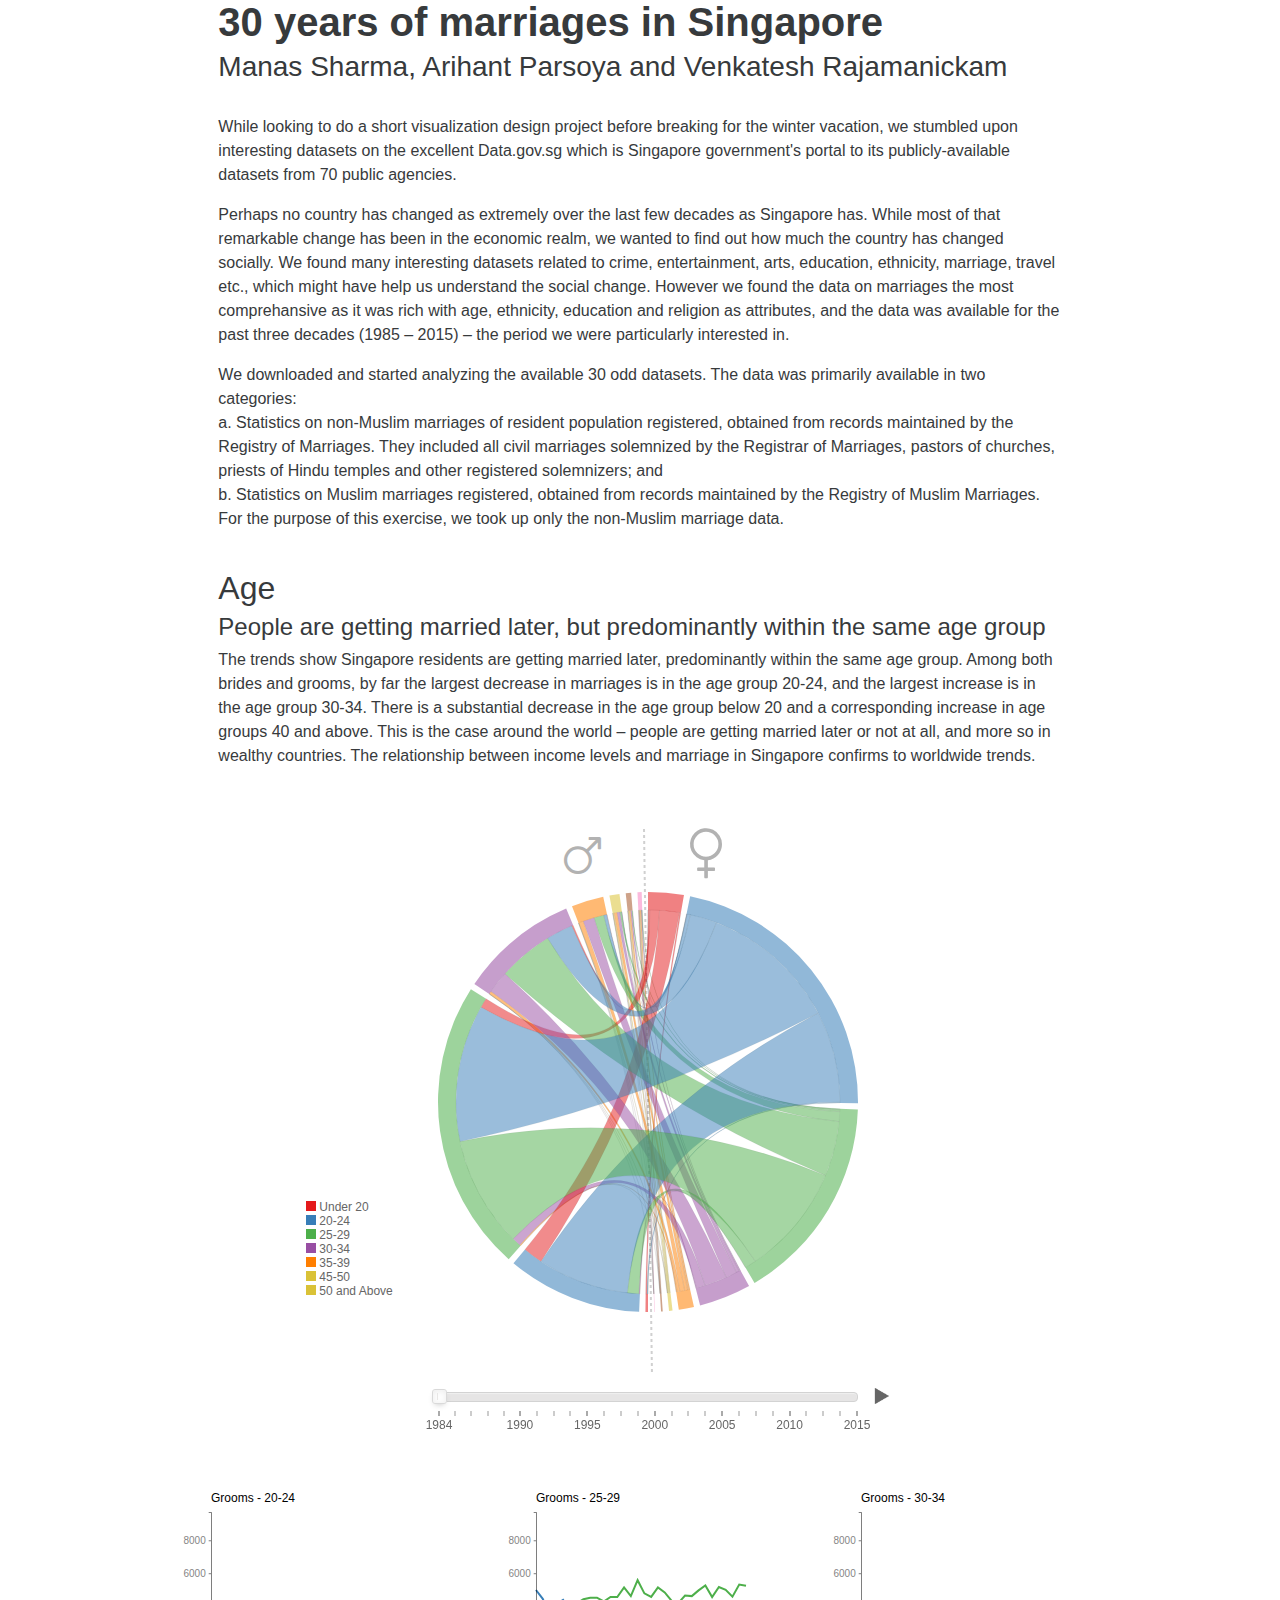
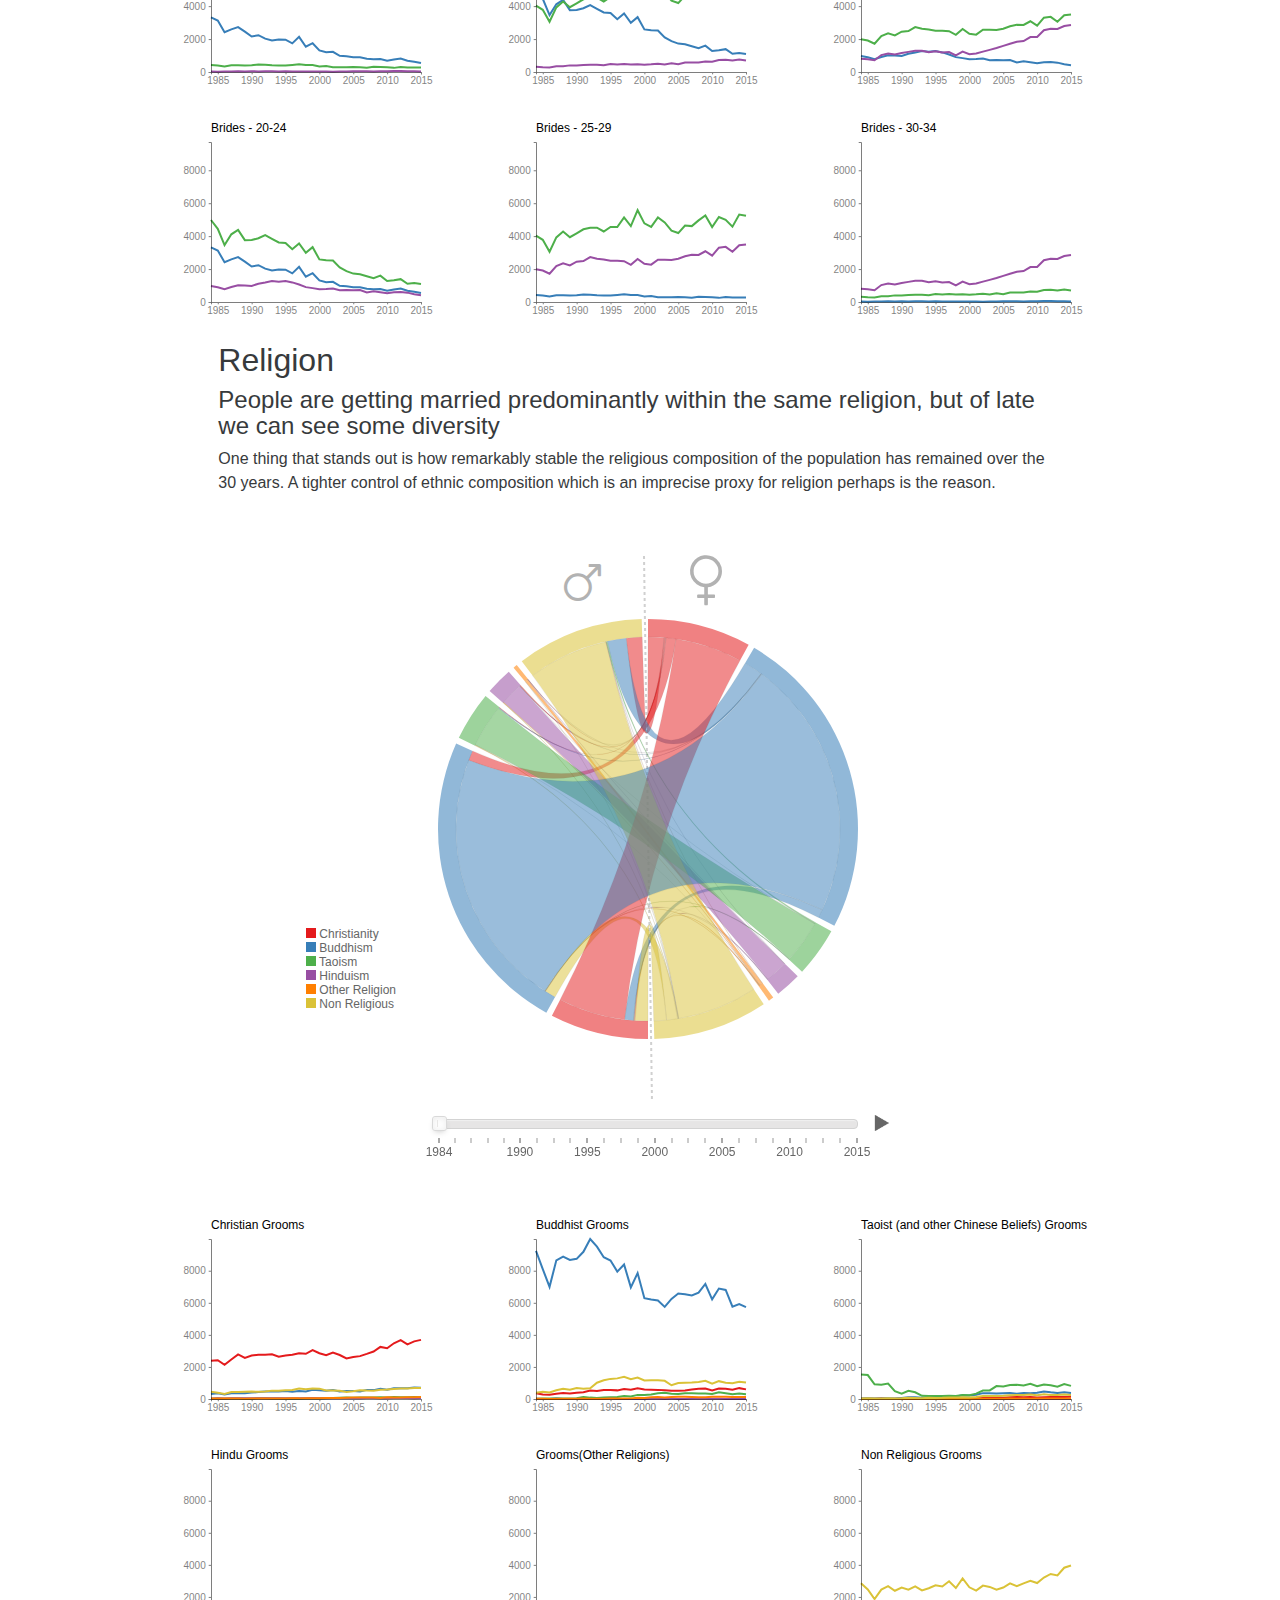
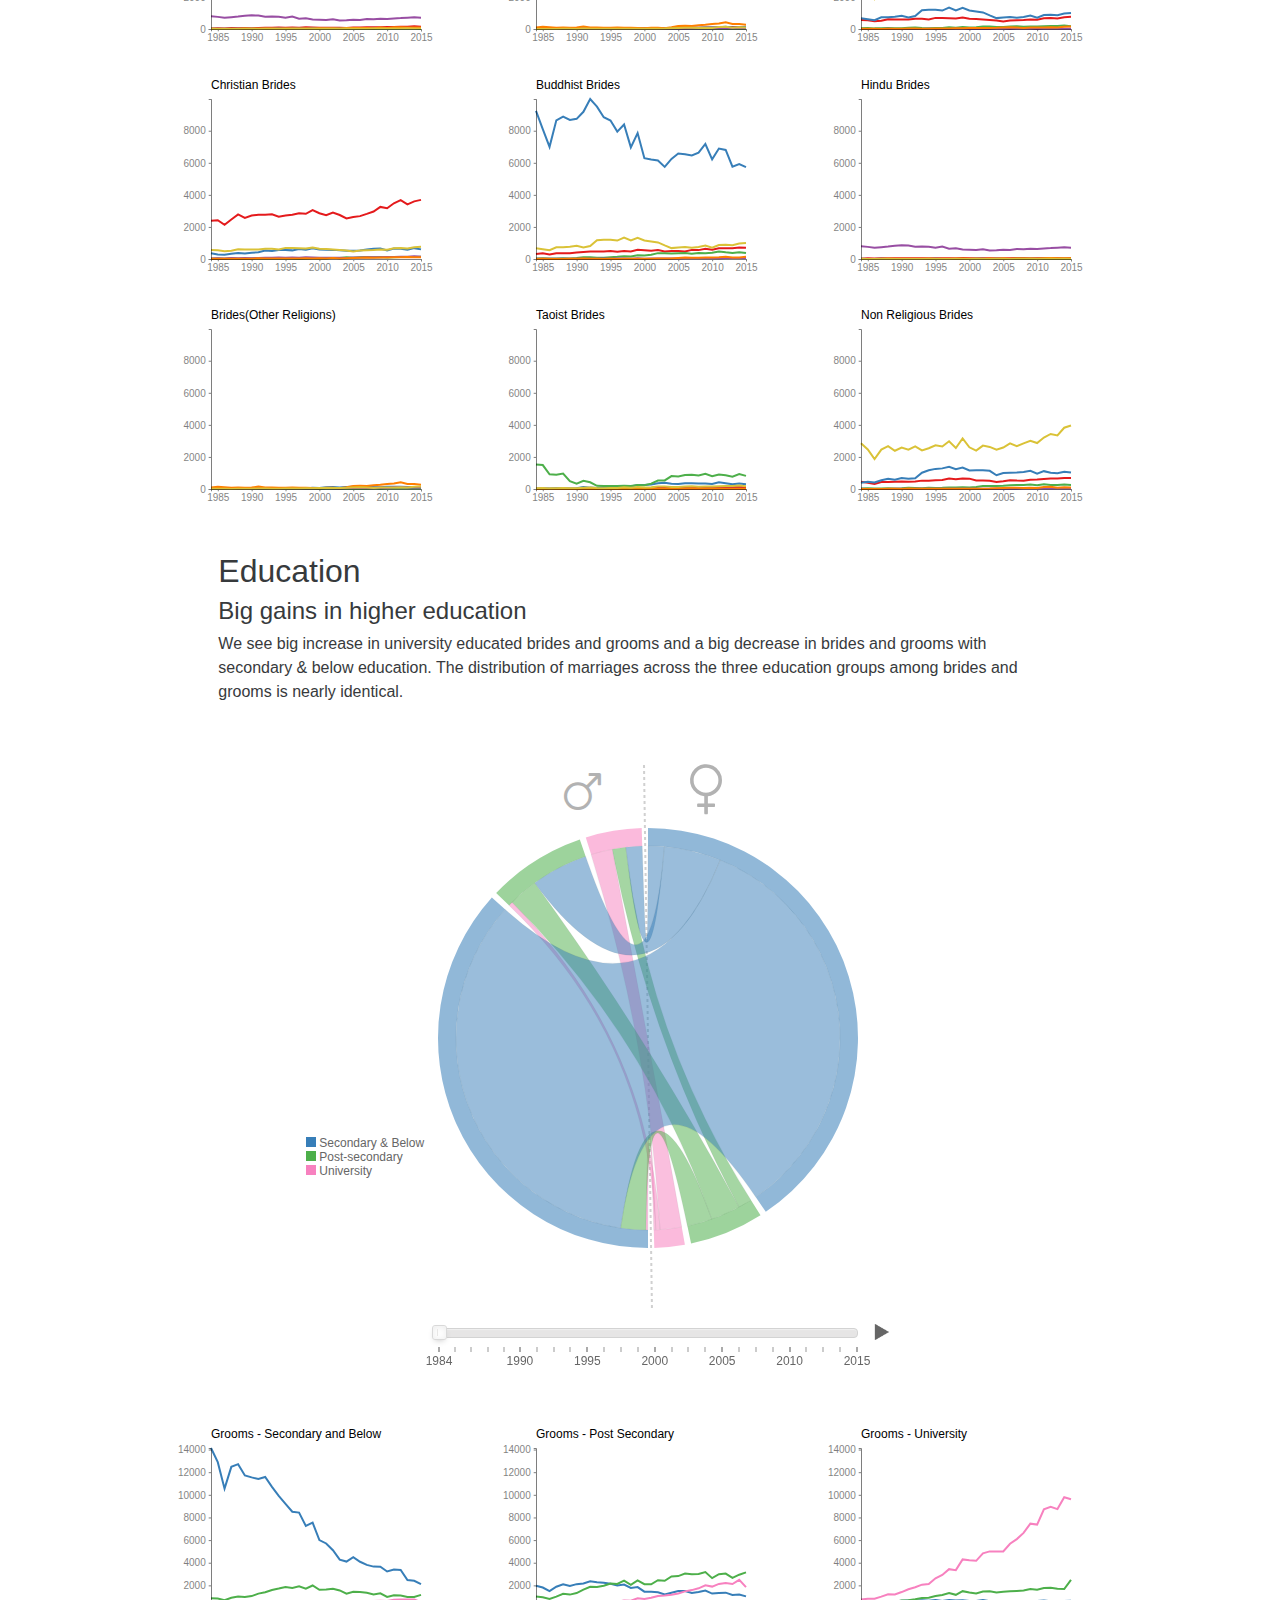
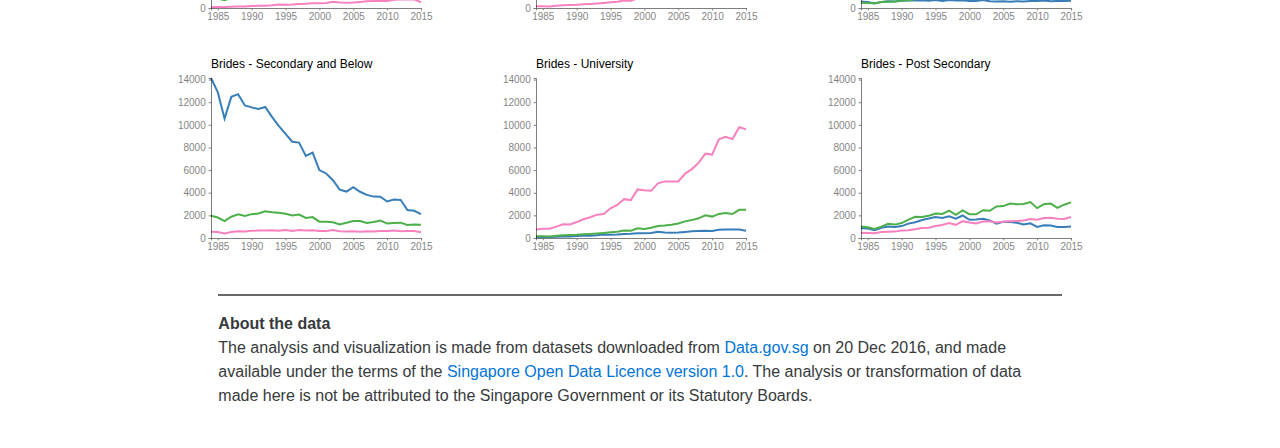
==== index.html @ 95fe25da "ff" ====
<html>
<head>
  <meta charset="utf-8">
  <script src="js/jquery.js"></script>
  <script src="js/bootstrap.js"></script>
  <script src="js/d3.layout.chord.sort.js"></script>
  <link rel="stylesheet" href="css/style.css">
  <link rel="stylesheet" href="css/bootstrap.css">
  <script>
    function resizeIFrameToFitContent( iFrame ) {
      iFrame.height = iFrame.contentWindow.document.body.scrollHeight;
    }
  </script>
</head>
<body>
  <title>
  </title>
  <div class="section">
    <div class="row">
      <div class="col-md-2"></div>
      <div class="col-md-8">
        <h1><b>30 years of marriages in Singapore</b></h1>
      <h3>Manas Sharma, Arihant Parsoya and Venkatesh Rajamanickam</h3>
      <p>
<br>While looking to do a short visualization design project before breaking for the winter vacation, we stumbled upon interesting datasets on the excellent Data.gov.sg which is Singapore government's portal to its publicly-available datasets from 70 public agencies.</P>

<p> Perhaps no country has changed as extremely over the last few decades as Singapore has. While most of that remarkable change has been in the economic realm, we wanted to find out how much the country has changed socially. We found many interesting datasets related to crime, entertainment, arts, education, ethnicity, marriage, travel etc., which might have help us understand the social change. However we found the data on marriages the most comprehansive as it was rich with age, ethnicity, education and religion as attributes, and the data was available for the past three decades (1985 – 2015) – the period we were particularly interested in. </P>

<p>We downloaded and started analyzing the available 30 odd datasets. The data was primarily available in two categories:
<br>a. Statistics on non-Muslim marriages of resident population registered, obtained from records maintained by the Registry of Marriages. They included all civil marriages solemnized by the Registrar of Marriages, pastors of churches, priests of Hindu temples and other registered solemnizers; and
<br>b. Statistics on Muslim marriages registered, obtained from records maintained by the Registry of Muslim Marriages.
<br>For the purpose of this exercise, we took up only the non-Muslim marriage data.

      </p>
      </div>
      <div class="col-md-2"></div>
    </div>
  </div>

<br>

  <div class="section">
    <div class="row">
      <div class="col-md-2"></div>
      <div class="col-md-8">
        <h2>Age</h2>
        <h4>People are getting married later, but predominantly within the same age group</h4>
        <p>
          The trends show Singapore residents are getting married later, predominantly within the same age group. Among both brides and grooms, by far the largest decrease in marriages is in the age group 20-24, and the largest increase is in the age group 30-34. There is a substantial decrease in the age group below 20 and a corresponding increase in age groups 40 and above. This is the case around the world – people are getting married later or not at all, and more so in wealthy countries. The relationship between income levels and marriage in Singapore confirms to worldwide trends.
        </p>
      </div>
      <div class="col-md-2"></div>
    </div>
  </div>
  <iframe scrolling="no" id="age_frame" src="age/index.html" style="width:100%;" frameBorder="0" scrolling="no">  </iframe>

  <div class="section">
    <div class="row">
      <div class="col-md-2"></div>
      <div class="col-md-8">

      </div>
      <div class="col-md-2"></div>
    </div>
  </div>

  <div class="section">
    <div class="row">
      <div class="col-md-2"></div>
      <div class="col-md-8">
        <h2>Religion</h2>
        <h4>People are getting married predominantly within the same religion, but of late we can see some diversity</h4>
        <p>
          One thing that stands out is how remarkably stable the religious composition of the population has remained over the 30 years. A tighter control of ethnic composition which is an imprecise proxy for religion perhaps is the reason.
        </p>
      </div>
      <div class="col-md-2"></div>
    </div>
  </div>
  <iframe scrolling="no" id="religion_frame" src="religion/index.html" style="width:100%;" frameBorder="0">  </iframe>

  <div class="section">
    <div class="row">
      <div class="col-md-2"></div>
      <div class="col-md-8">

      </div>
      <div class="col-md-2"></div>
    </div>
  </div>

<br>
  <div class="section">
    <div class="row">
      <div class="col-md-2"></div>
      <div class="col-md-8">
        <h2>Education</h2>
        <h4>Big gains in higher education</h4>
        <p>
          We see big increase in university educated brides and grooms and a big decrease in brides and grooms with secondary & below education. The distribution of marriages across the three education groups among brides and grooms is nearly identical.
        </p>
      </div>
      <div class="col-md-2"></div>
    </div>
  </div>
  <iframe scrolling="no" id="education_frame" src="education/index.html" style="width:100%;" frameBorder="0" scrolling="no">  </iframe>

  <div class="section">
    <div class="row">
      <div class="col-md-2"></div>
      <div class="col-md-8">
        <hr  style="border: solid 0.1px dimgrey !important;"/>
        <strong>About the data</strong>
        <br />
        <p>
          The analysis and visualization is made from datasets downloaded from <a href="https://data.gov.sg/search?q=marriage" target="_blank">Data.gov.sg</a> on 20 Dec 2016, and made available under the terms of the <a href="https://data.gov.sg/open-data-licence" target="_blank">Singapore Open Data Licence version 1.0</a>. The analysis or transformation of data made here is not be attributed to the Singapore Government or its Statutory Boards.
        </p>
        
        <br>
        <div id="disqus_thread" style="width: 100%;"></div>
      </div>
      <div class="col-md-2"></div>
    </div>
  </div>
  <script>
    function resizeIFrameToFitContent( iFrame ) {
      iFrame.height = iFrame.contentWindow.document.body.scrollHeight;
    }
  </script>
  <script>

  /**
  *  RECOMMENDED CONFIGURATION VARIABLES: EDIT AND UNCOMMENT THE SECTION BELOW TO INSERT DYNAMIC VALUES FROM YOUR PLATFORM OR CMS.
  *  LEARN WHY DEFINING THESE VARIABLES IS IMPORTANT: https://disqus.com/admin/universalcode/#configuration-variables*/

  var disqus_config = function () {
  this.page.url = 'https://info-design-lab.github.io/marriage/';  // Replace PAGE_URL with your page's canonical URL variable
  this.page.identifier = PAGE_IDENTIFIER; // Replace PAGE_IDENTIFIER with your page's unique identifier variable
  };

  (function() { // DON'T EDIT BELOW THIS LINE
  var d = document, s = d.createElement('script');
  s.src = '//https-info-design-lab-github-io-marriage.disqus.com/embed.js';
  s.setAttribute('data-timestamp', +new Date());
  (d.head || d.body).appendChild(s);
  })();
  </script>
  <noscript>Please enable JavaScript to view the <a href="https://disqus.com/?ref_noscript">comments powered by Disqus.</a></noscript>

</body>
</html>
---- css/style.css ----
html, body{
  margin: 0px;
  padding: 0px;
  width: 100%;
  overflow-x: hidden;
}

.noUi-base{
  margin-right: 0px;
  width:15px;
}

#age_frame{
	height: 1158;
	overflow-x: hidden;
}

#religion_frame{
	height: 1618;
	overflow-x: hidden;

}

#education_frame{
	height: 1158;
	overflow-x: hidden;
}
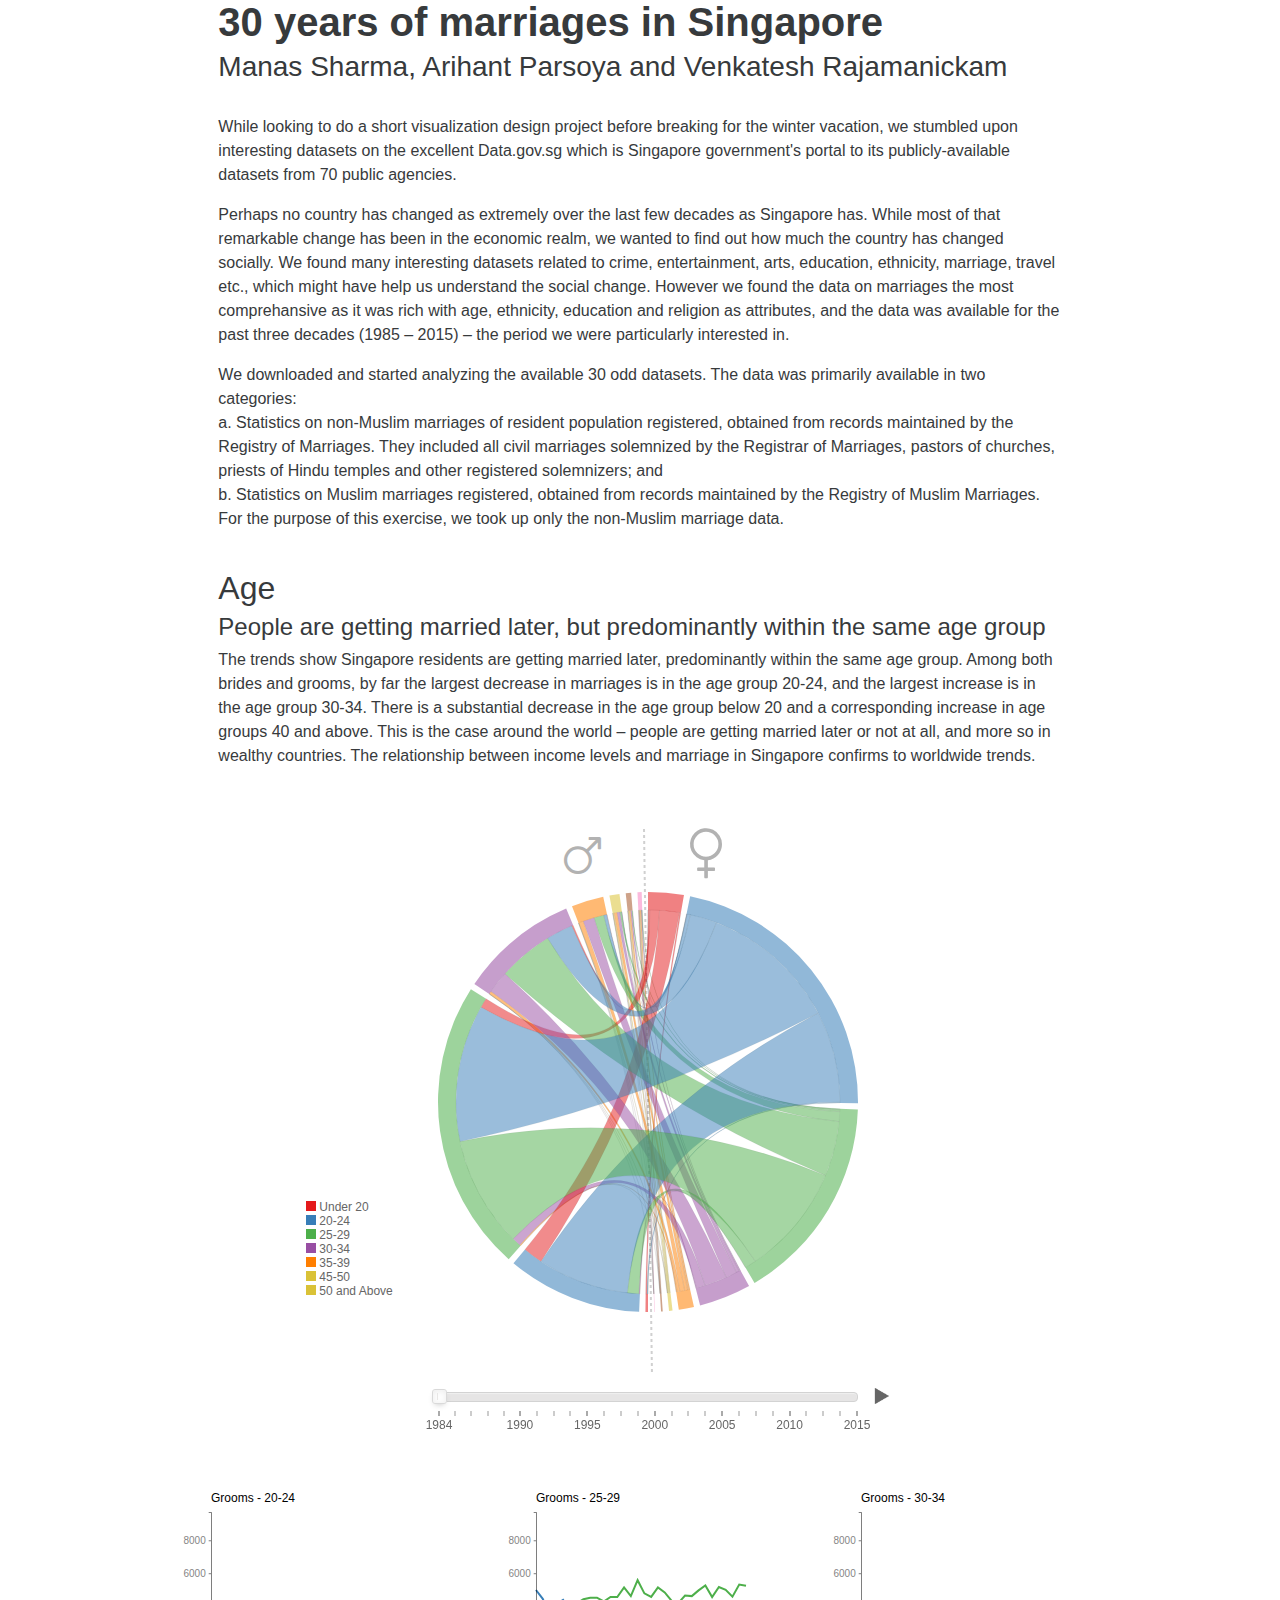
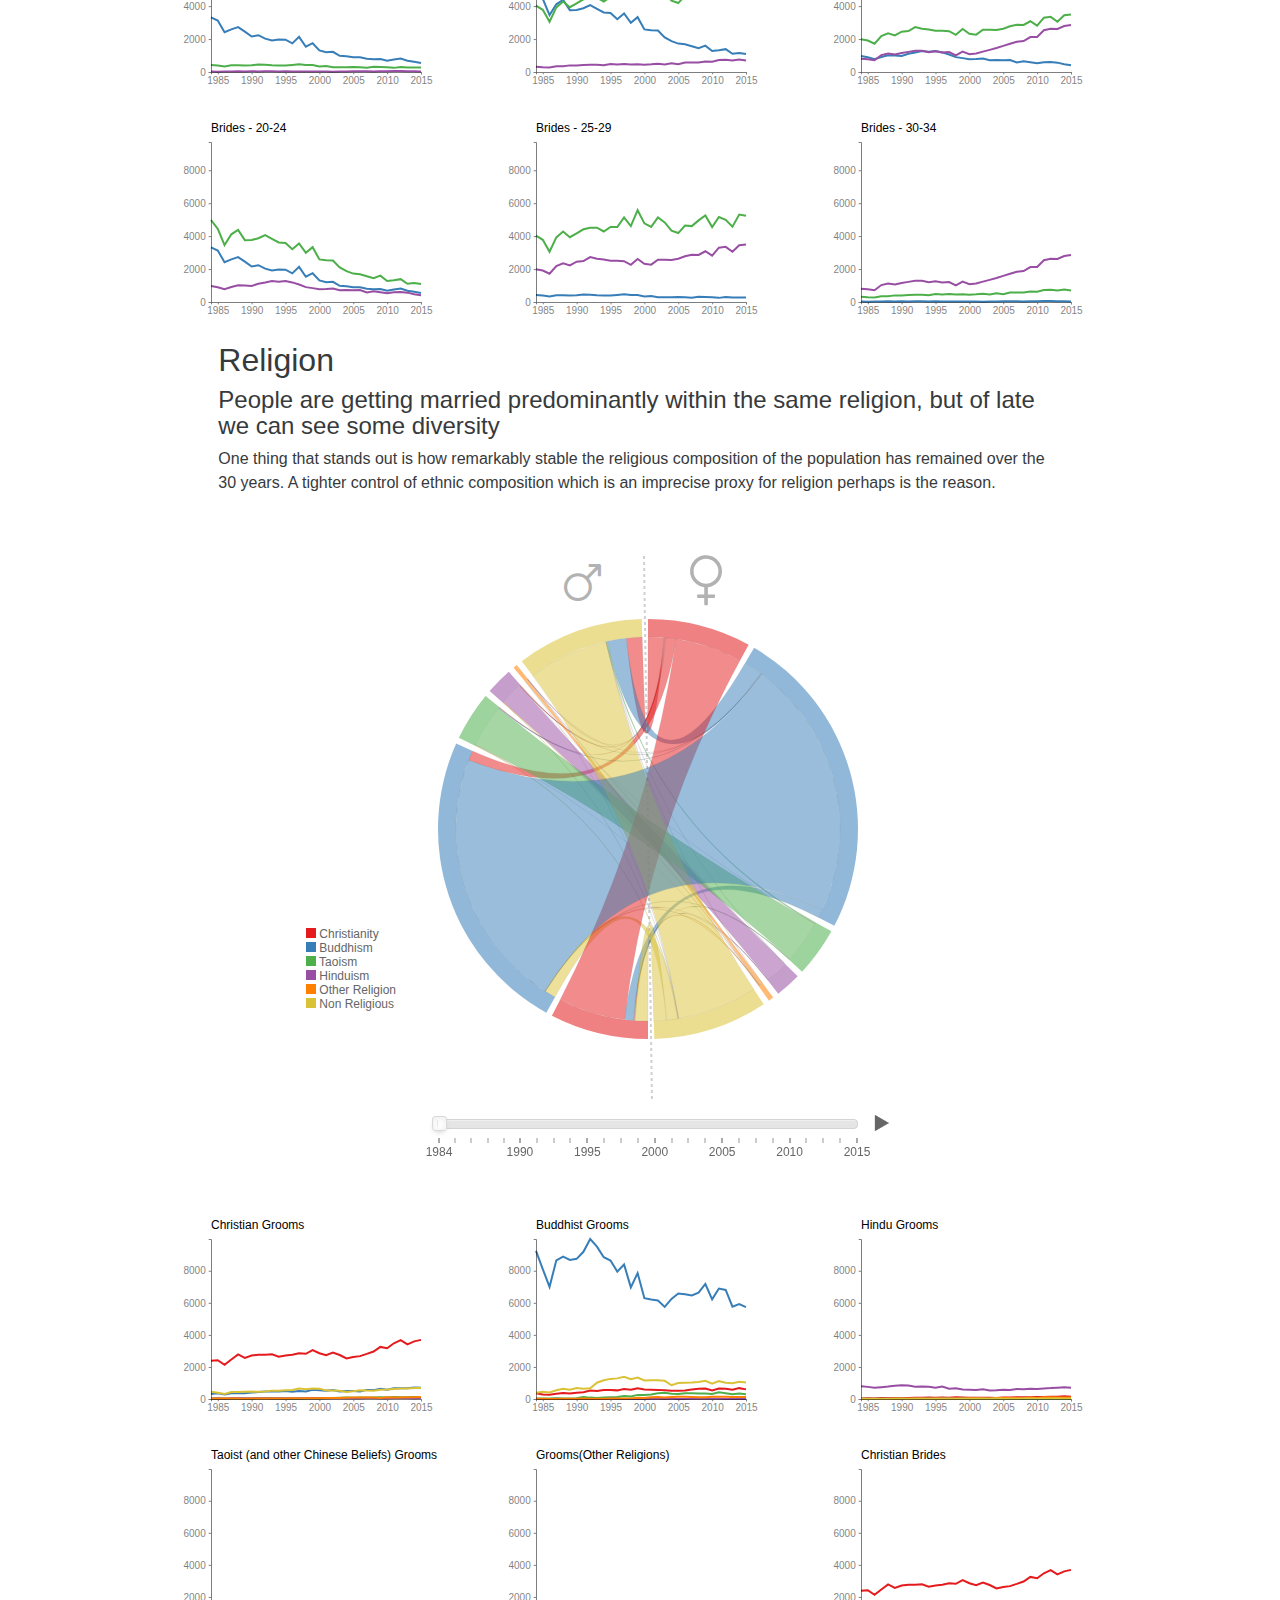
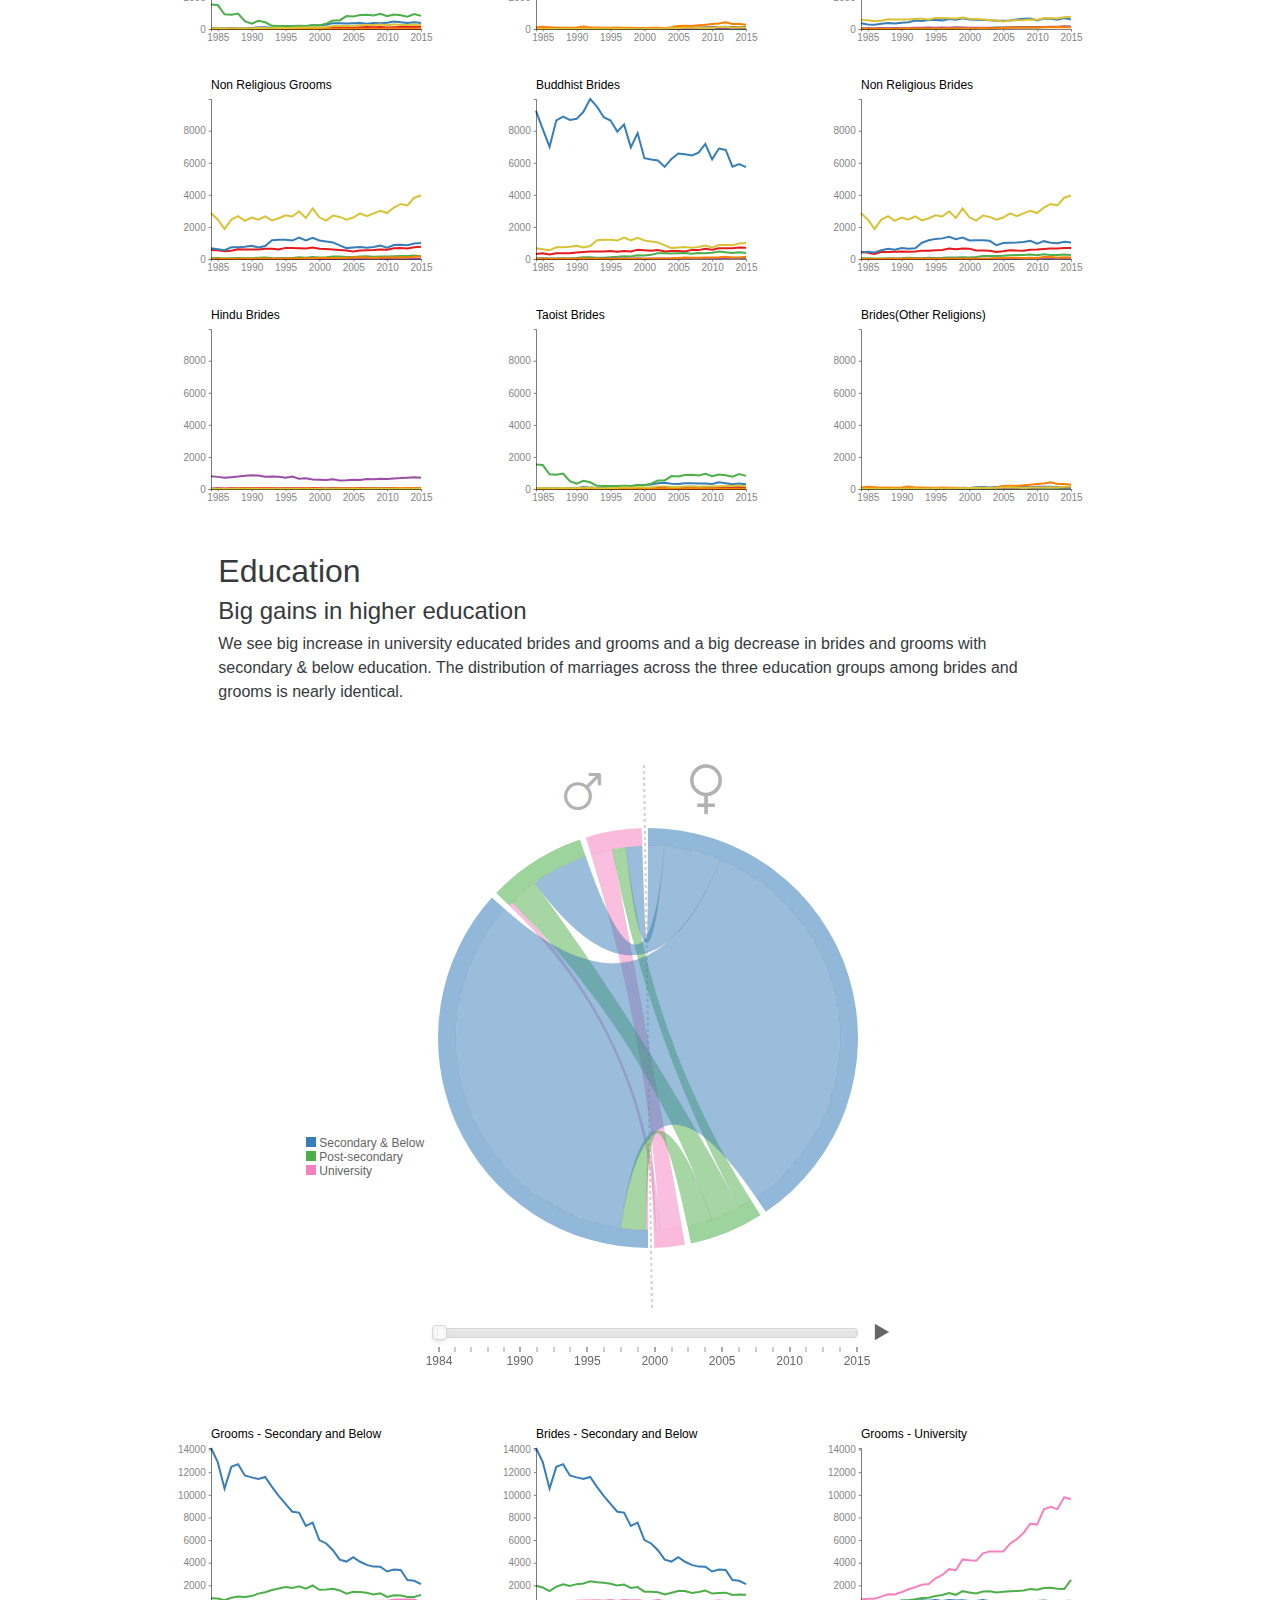
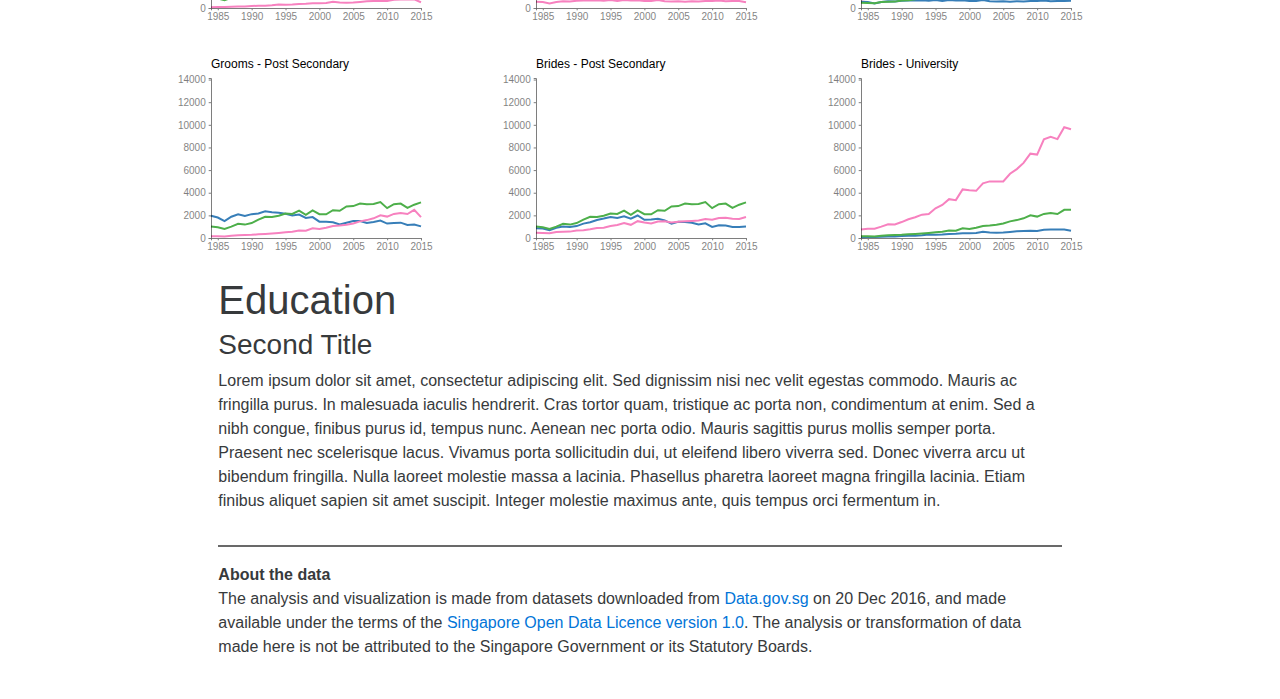
==== commit c0998193: "added last paragraph" ====
--- a/index.html
+++ b/index.html
@@ -104,7 +104,19 @@
     </div>
   </div>
   <iframe scrolling="no" id="education_frame" src="education/index.html" style="width:100%;" frameBorder="0" scrolling="no">  </iframe>
-
+  <div class="section">
+    <div class="row">
+      <div class="col-md-2"></div>
+      <div class="col-md-8">
+        <h1>Education</h1>
+        <h3>Second Title</h3>
+        <p>
+          Lorem ipsum dolor sit amet, consectetur adipiscing elit. Sed dignissim nisi nec velit egestas commodo. Mauris ac fringilla purus. In malesuada iaculis hendrerit. Cras tortor quam, tristique ac porta non, condimentum at enim. Sed a nibh congue, finibus purus id, tempus nunc. Aenean nec porta odio. Mauris sagittis purus mollis semper porta. Praesent nec scelerisque lacus. Vivamus porta sollicitudin dui, ut eleifend libero viverra sed. Donec viverra arcu ut bibendum fringilla. Nulla laoreet molestie massa a lacinia. Phasellus pharetra laoreet magna fringilla lacinia. Etiam finibus aliquet sapien sit amet suscipit. Integer molestie maximus ante, quis tempus orci fermentum in.
+        </p>
+      </div>
+      <div class="col-md-2"></div>
+    </div>
+  </div>
   <div class="section">
     <div class="row">
       <div class="col-md-2"></div>
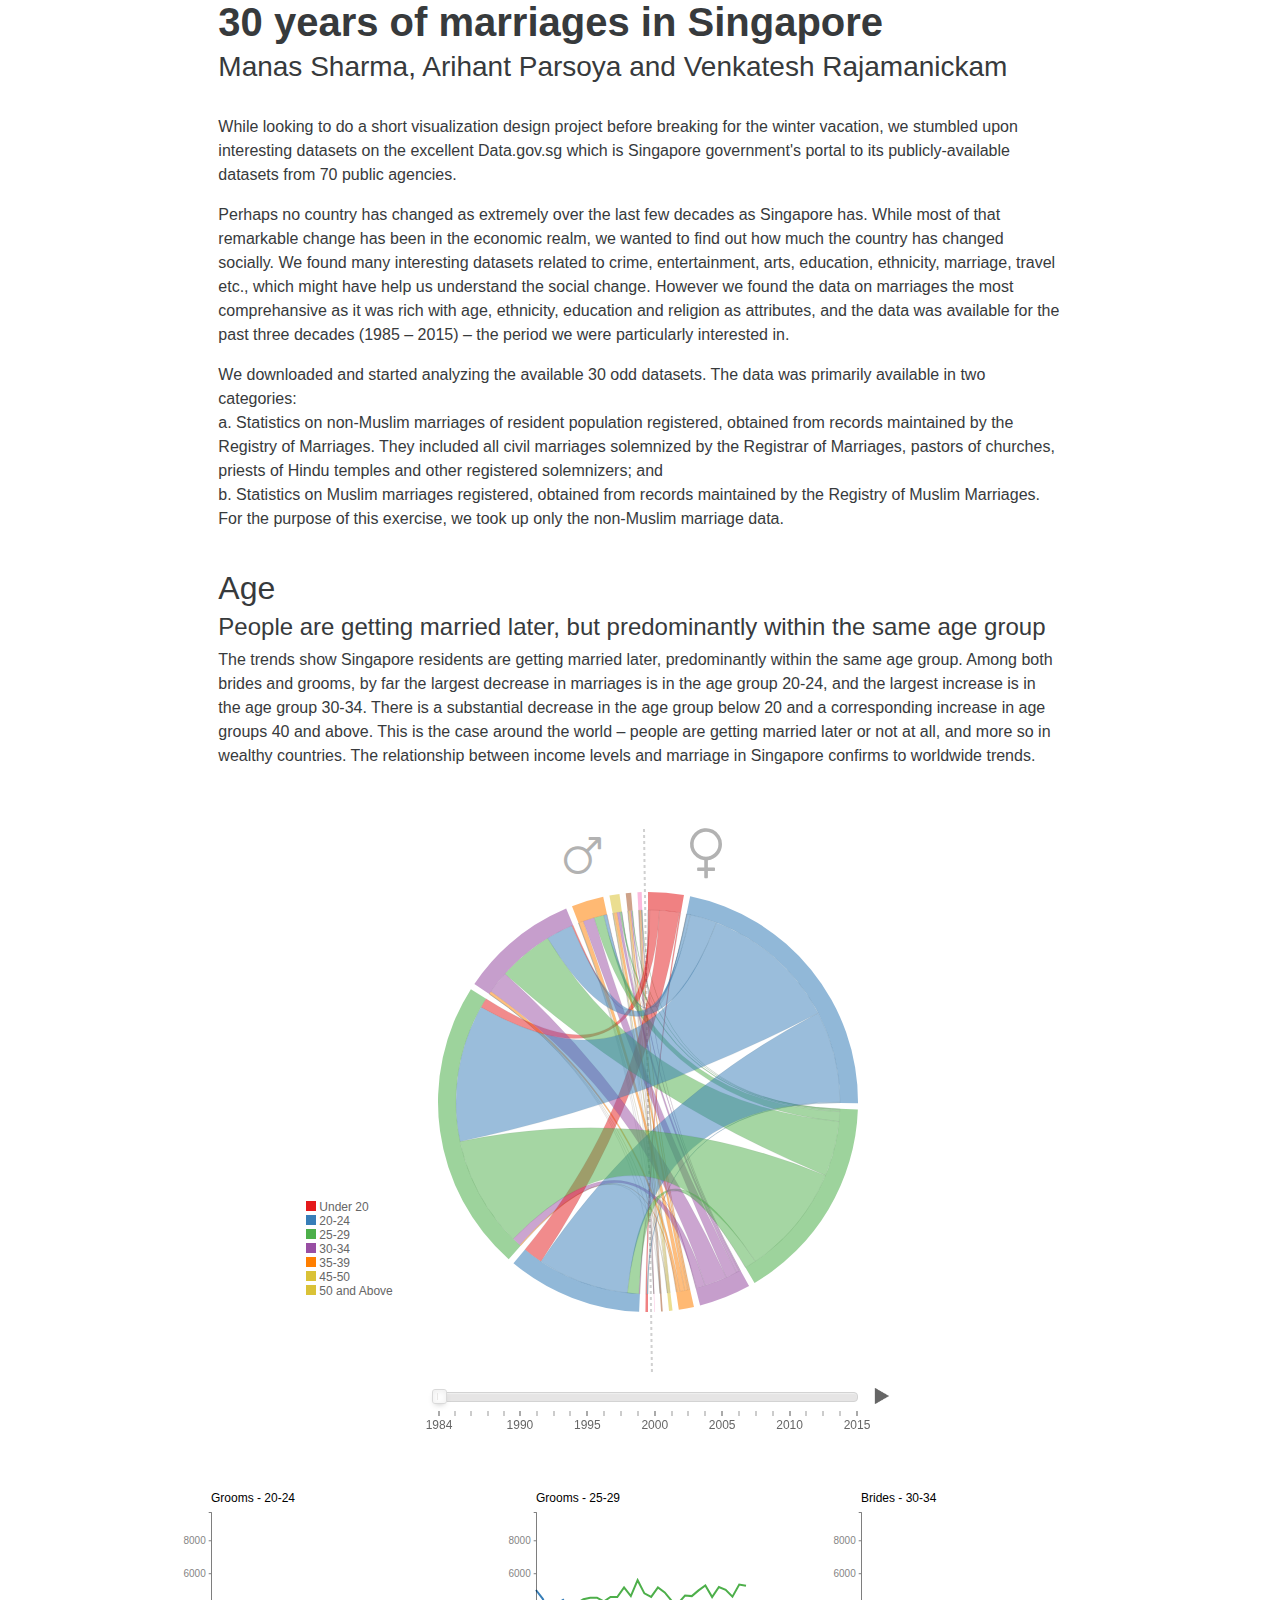
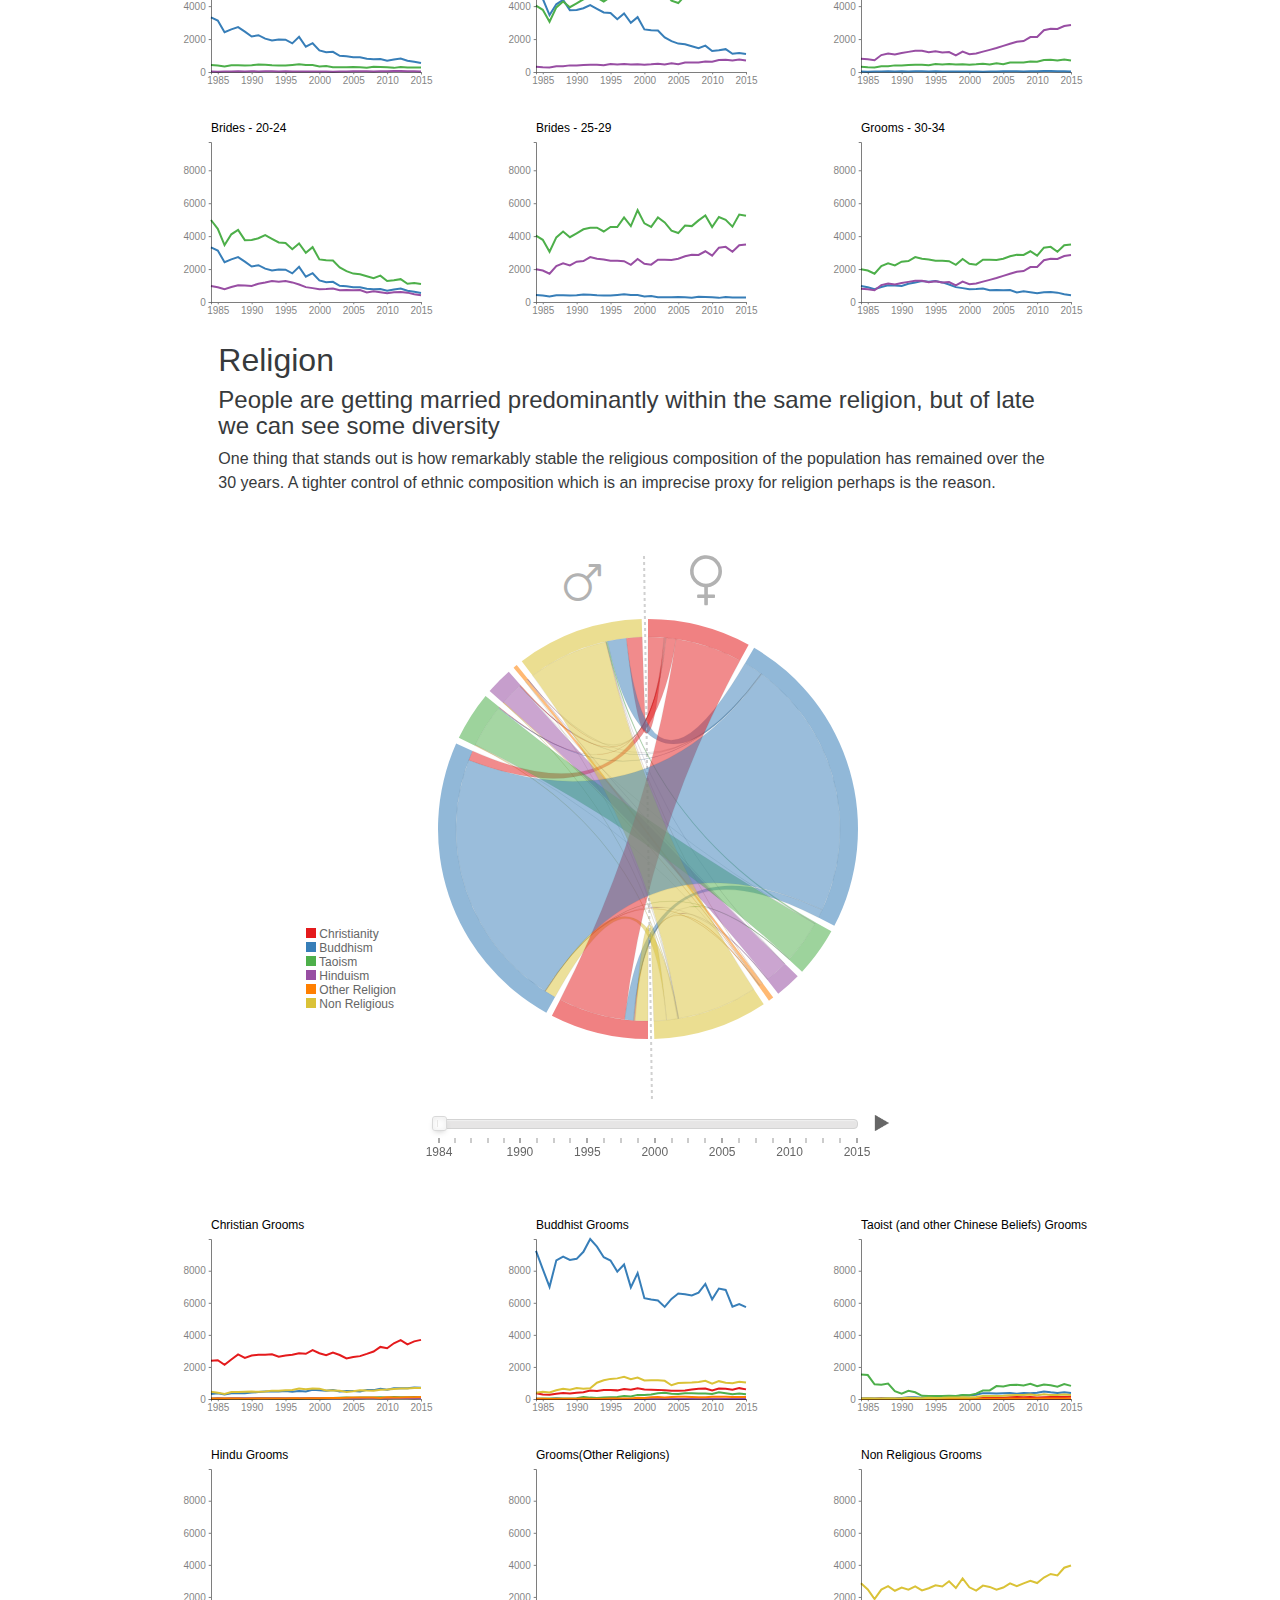
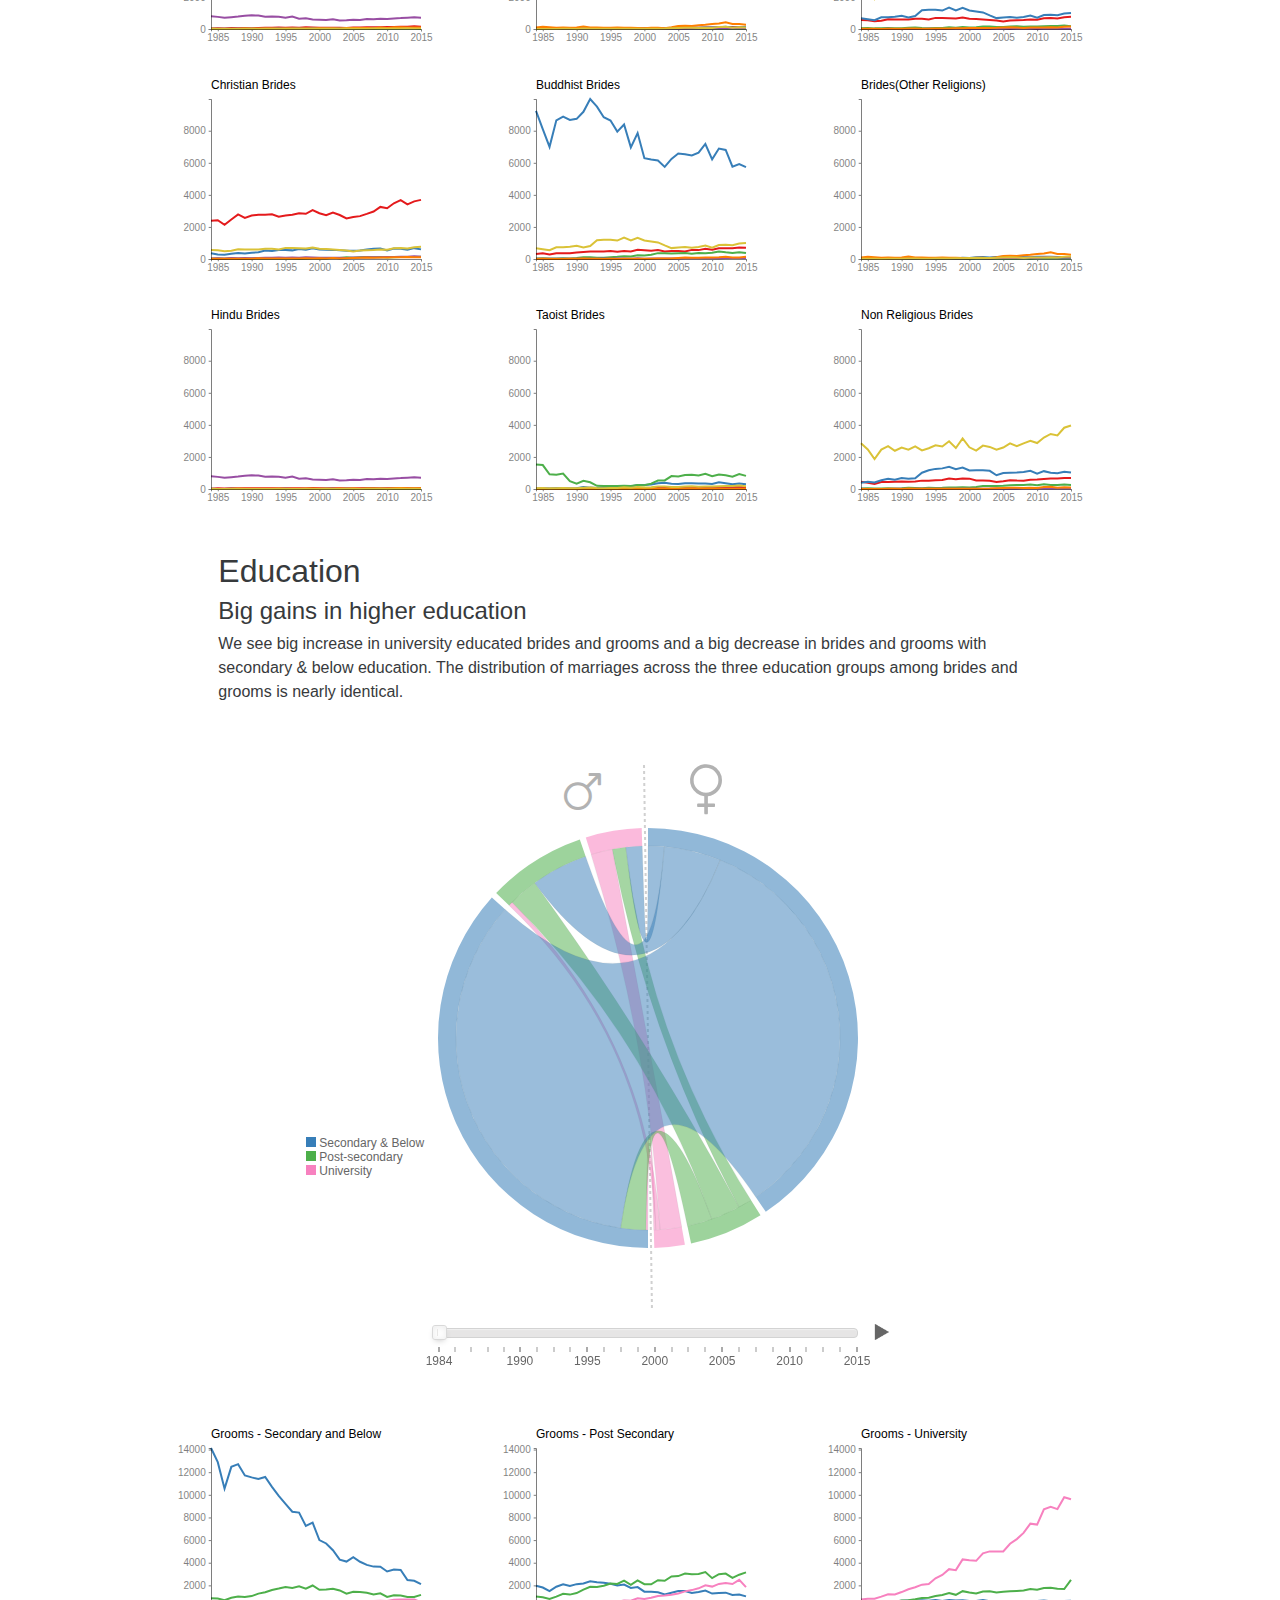
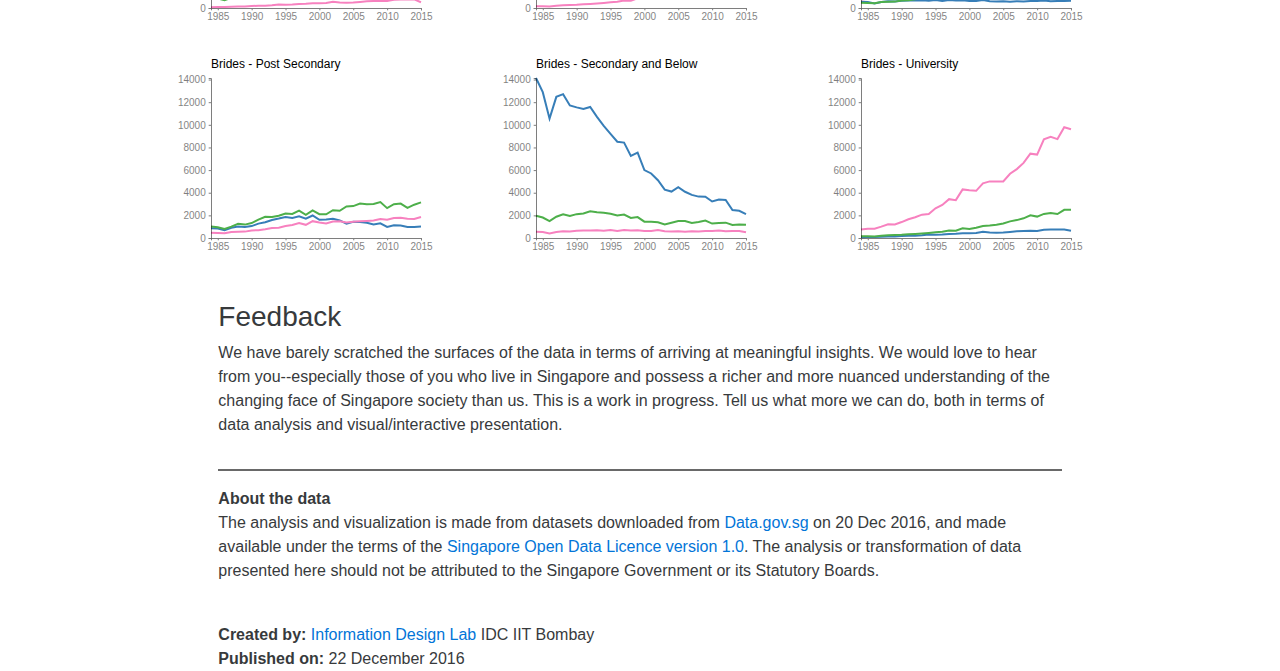
==== commit ef843c98: "ff" ====
--- a/index.html
+++ b/index.html
@@ -108,10 +108,10 @@
     <div class="row">
       <div class="col-md-2"></div>
       <div class="col-md-8">
-        <h1>Education</h1>
-        <h3>Second Title</h3>
+        <br>
+        <h3>Feedback</h3>
         <p>
-          Lorem ipsum dolor sit amet, consectetur adipiscing elit. Sed dignissim nisi nec velit egestas commodo. Mauris ac fringilla purus. In malesuada iaculis hendrerit. Cras tortor quam, tristique ac porta non, condimentum at enim. Sed a nibh congue, finibus purus id, tempus nunc. Aenean nec porta odio. Mauris sagittis purus mollis semper porta. Praesent nec scelerisque lacus. Vivamus porta sollicitudin dui, ut eleifend libero viverra sed. Donec viverra arcu ut bibendum fringilla. Nulla laoreet molestie massa a lacinia. Phasellus pharetra laoreet magna fringilla lacinia. Etiam finibus aliquet sapien sit amet suscipit. Integer molestie maximus ante, quis tempus orci fermentum in.
+          We have barely scratched the surfaces of the data in terms of arriving at meaningful insights. We would love to hear from you--especially those of you who live in Singapore and possess a richer and more nuanced understanding of the changing face of Singapore society than us. This is a work in progress. Tell us what more we can do, both in terms of data analysis and visual/interactive presentation.
         </p>
       </div>
       <div class="col-md-2"></div>
@@ -125,8 +125,11 @@
         <strong>About the data</strong>
         <br />
         <p>
-          The analysis and visualization is made from datasets downloaded from <a href="https://data.gov.sg/search?q=marriage" target="_blank">Data.gov.sg</a> on 20 Dec 2016, and made available under the terms of the <a href="https://data.gov.sg/open-data-licence" target="_blank">Singapore Open Data Licence version 1.0</a>. The analysis or transformation of data made here is not be attributed to the Singapore Government or its Statutory Boards.
+          The analysis and visualization is made from datasets downloaded from <a href="https://data.gov.sg/search?q=marriage" target="_blank">Data.gov.sg</a> on 20 Dec 2016, and made available under the terms of the <a href="https://data.gov.sg/open-data-licence" target="_blank">Singapore Open Data Licence version 1.0</a>. The analysis or transformation of data presented here should not be attributed to the Singapore Government or its Statutory Boards.
         </p>
+        
+        <br><strong>Created by:</strong> <a href="http://info-design-lab.github.io/" target="_blank">Information Design Lab</a> IDC IIT Bombay
+        <br><strong>Published on:</strong> 22 December 2016
         
         <br>
         <div id="disqus_thread" style="width: 100%;"></div>
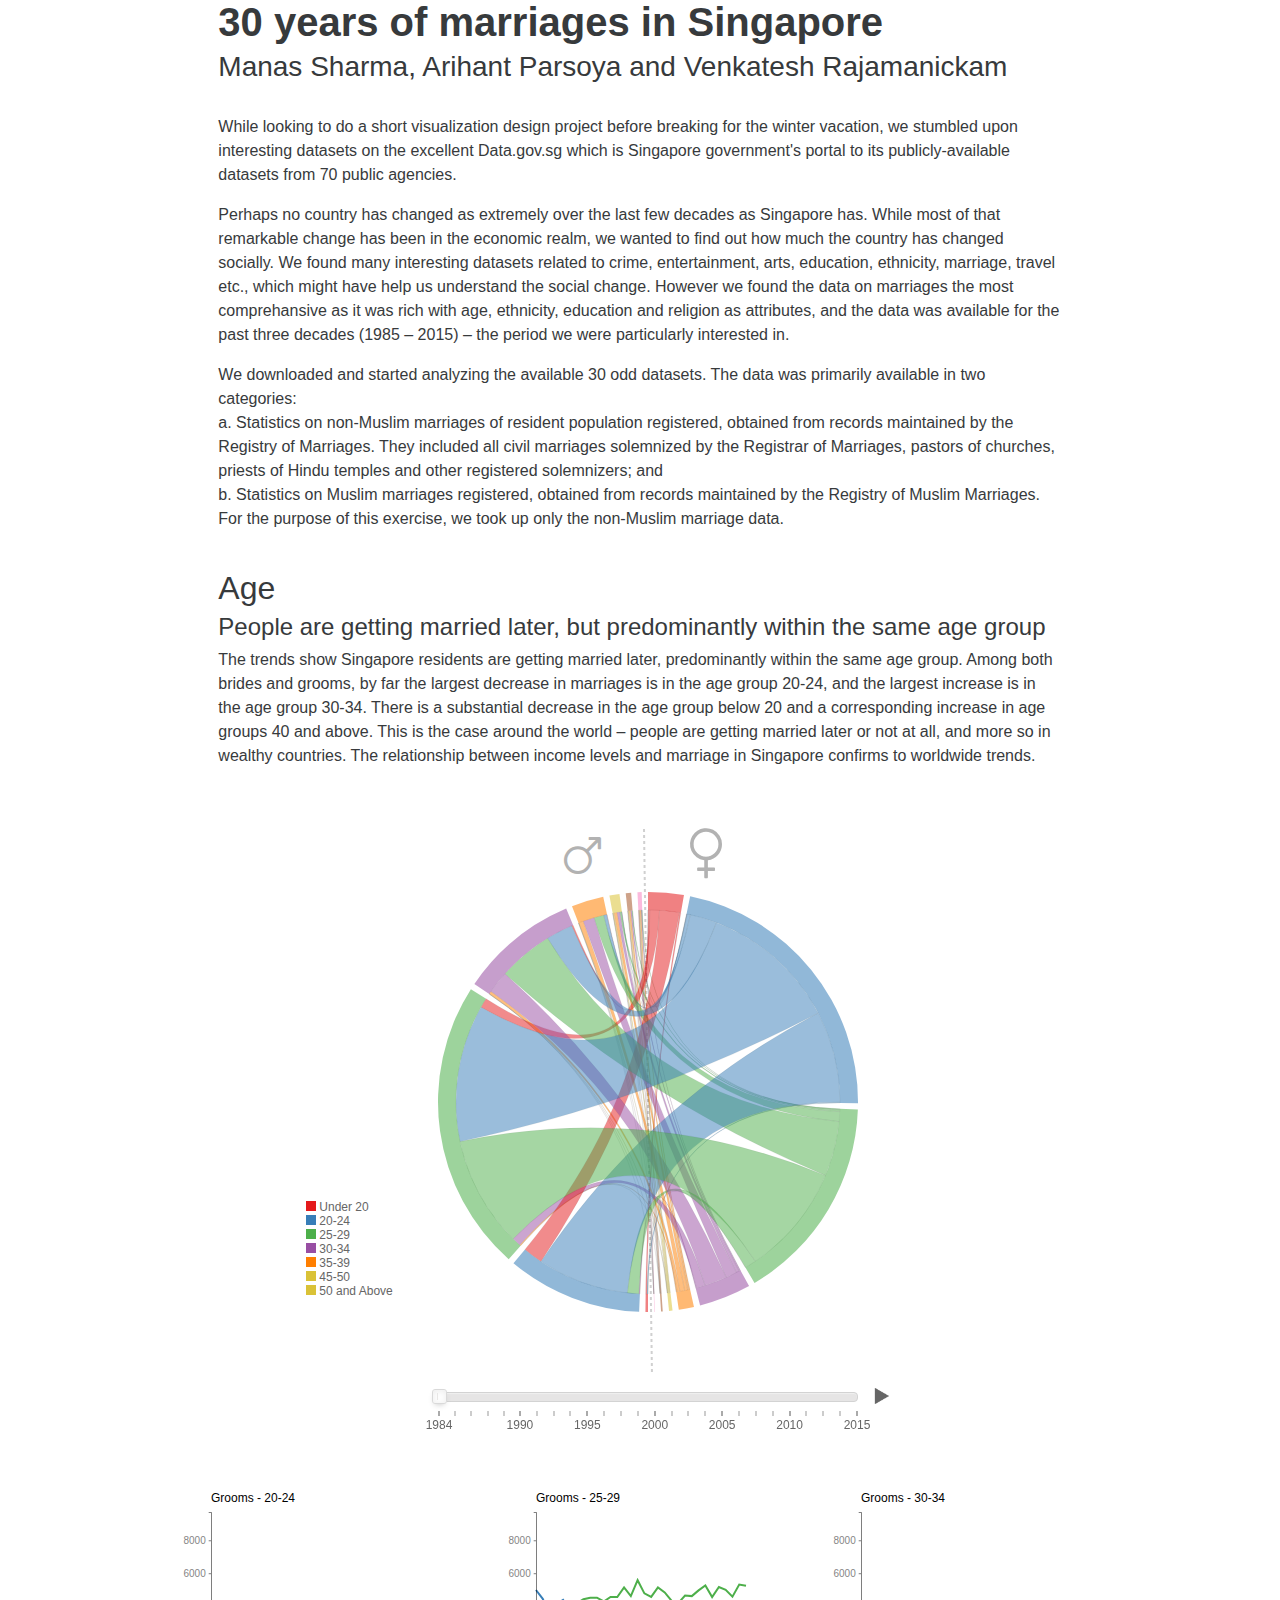
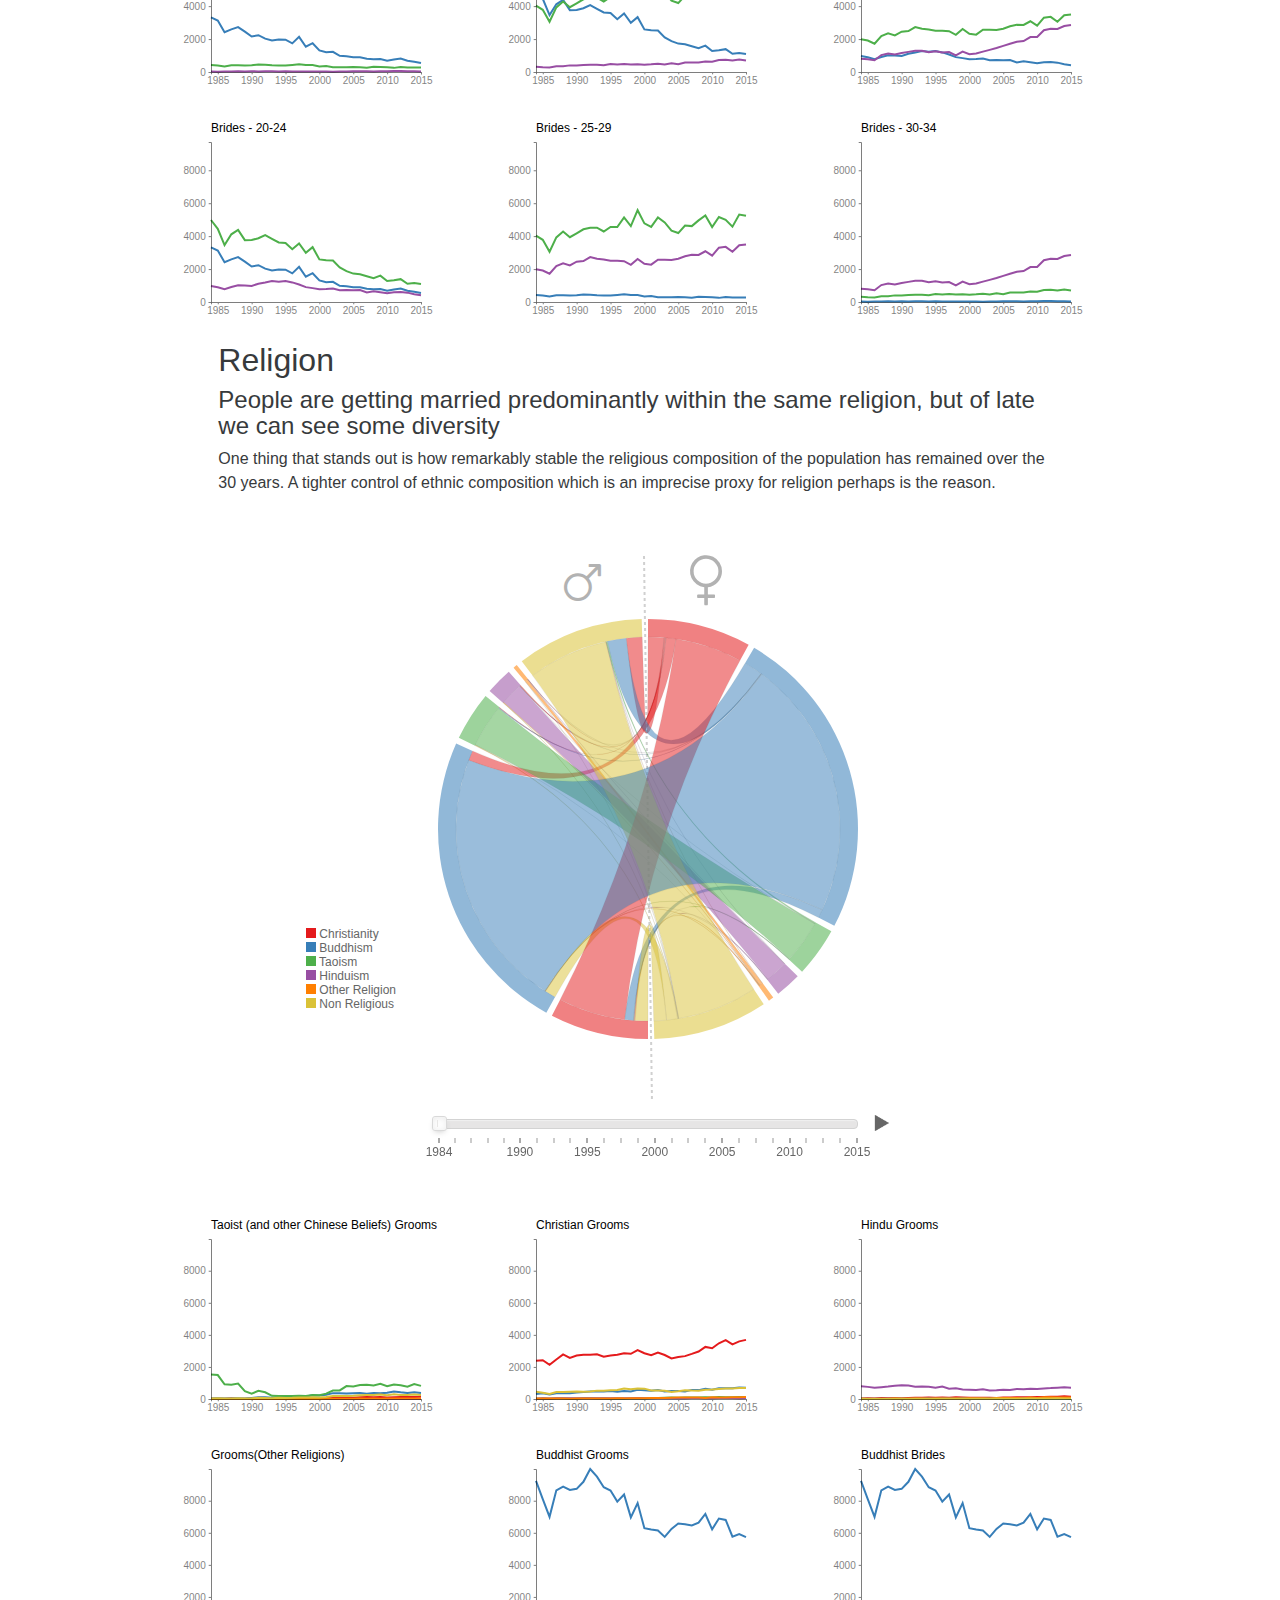
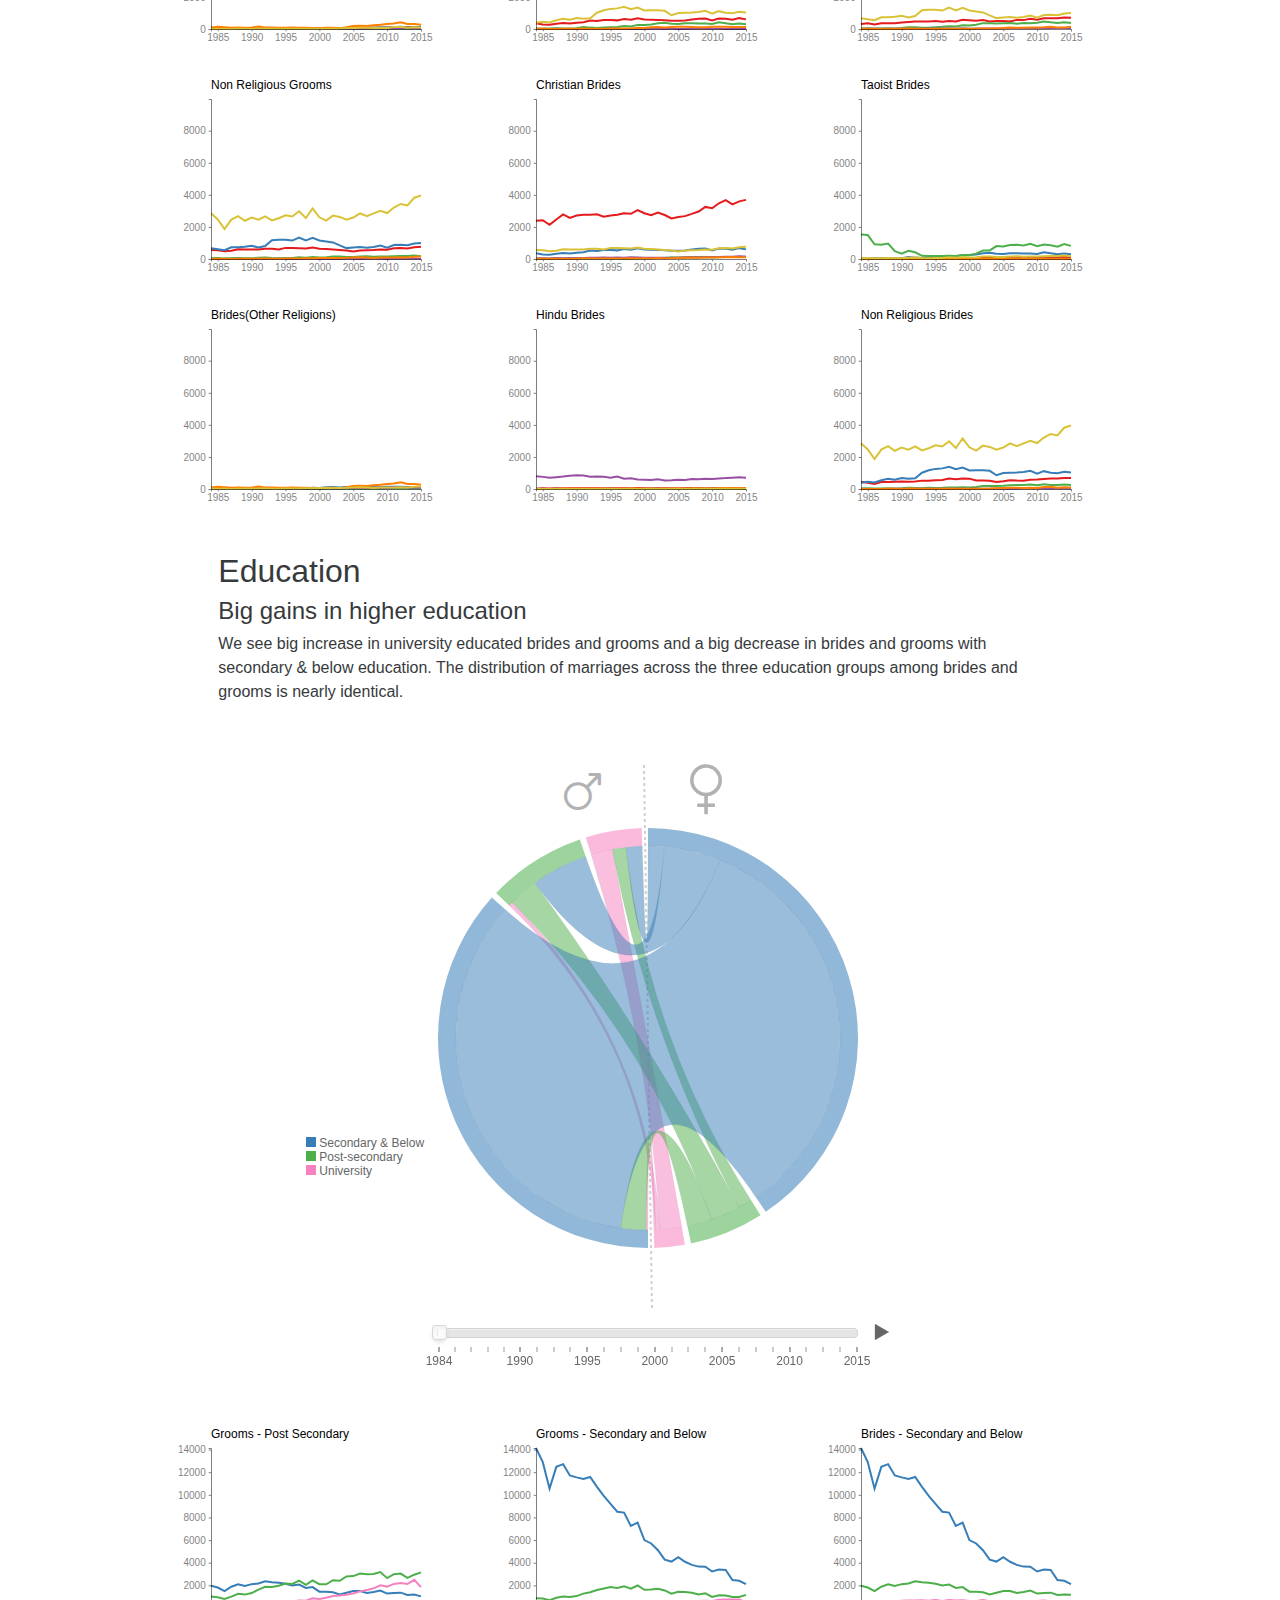
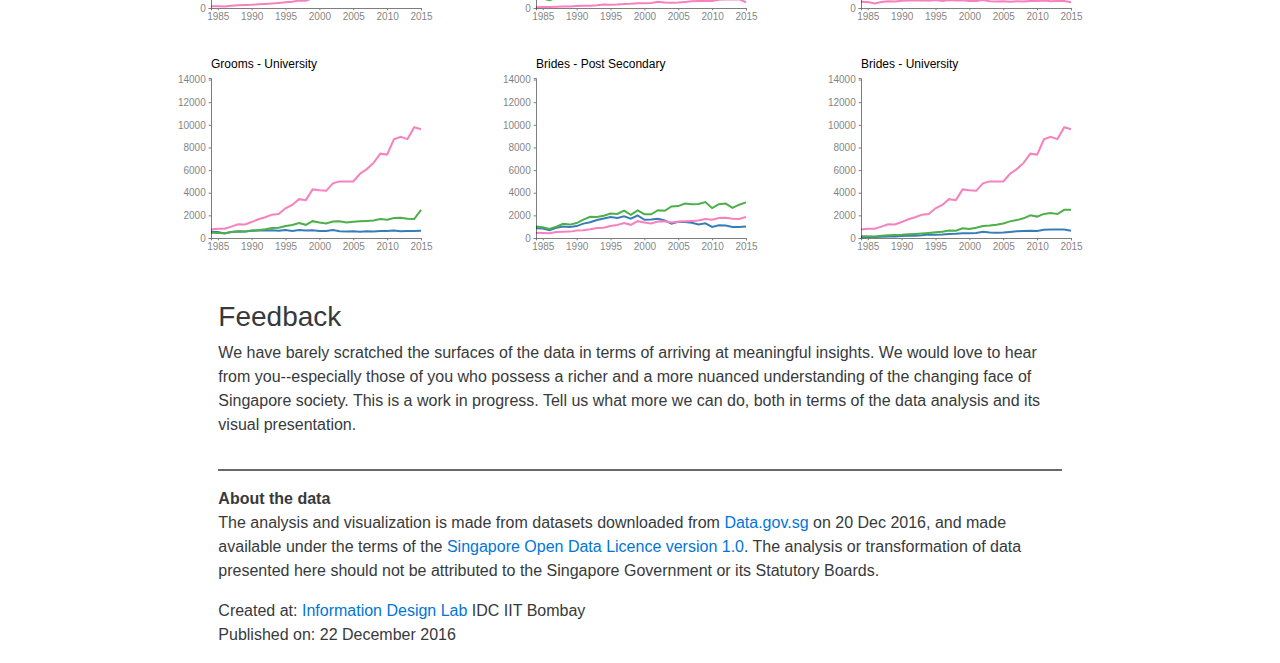
==== commit 4f6bfc91: "hh" ====
--- a/index.html
+++ b/index.html
@@ -111,7 +111,7 @@
         <br>
         <h3>Feedback</h3>
         <p>
-          We have barely scratched the surfaces of the data in terms of arriving at meaningful insights. We would love to hear from you--especially those of you who live in Singapore and possess a richer and more nuanced understanding of the changing face of Singapore society than us. This is a work in progress. Tell us what more we can do, both in terms of data analysis and visual/interactive presentation.
+          We have barely scratched the surfaces of the data in terms of arriving at meaningful insights. We would love to hear from you--especially those of you who possess a richer and a more nuanced understanding of the changing face of Singapore society. This is a work in progress. Tell us what more we can do, both in terms of the data analysis and its visual presentation.
         </p>
       </div>
       <div class="col-md-2"></div>
@@ -128,10 +128,10 @@
           The analysis and visualization is made from datasets downloaded from <a href="https://data.gov.sg/search?q=marriage" target="_blank">Data.gov.sg</a> on 20 Dec 2016, and made available under the terms of the <a href="https://data.gov.sg/open-data-licence" target="_blank">Singapore Open Data Licence version 1.0</a>. The analysis or transformation of data presented here should not be attributed to the Singapore Government or its Statutory Boards.
         </p>
         
-        <br><strong>Created by:</strong> <a href="http://info-design-lab.github.io/" target="_blank">Information Design Lab</a> IDC IIT Bombay
-        <br><strong>Published on:</strong> 22 December 2016
+        <p>Created at: <a href="http://info-design-lab.github.io/" target="_blank">Information Design Lab</a> IDC IIT Bombay
+        <br>Published on: 22 December 2016
         
-        <br>
+        </p>
         <div id="disqus_thread" style="width: 100%;"></div>
       </div>
       <div class="col-md-2"></div>
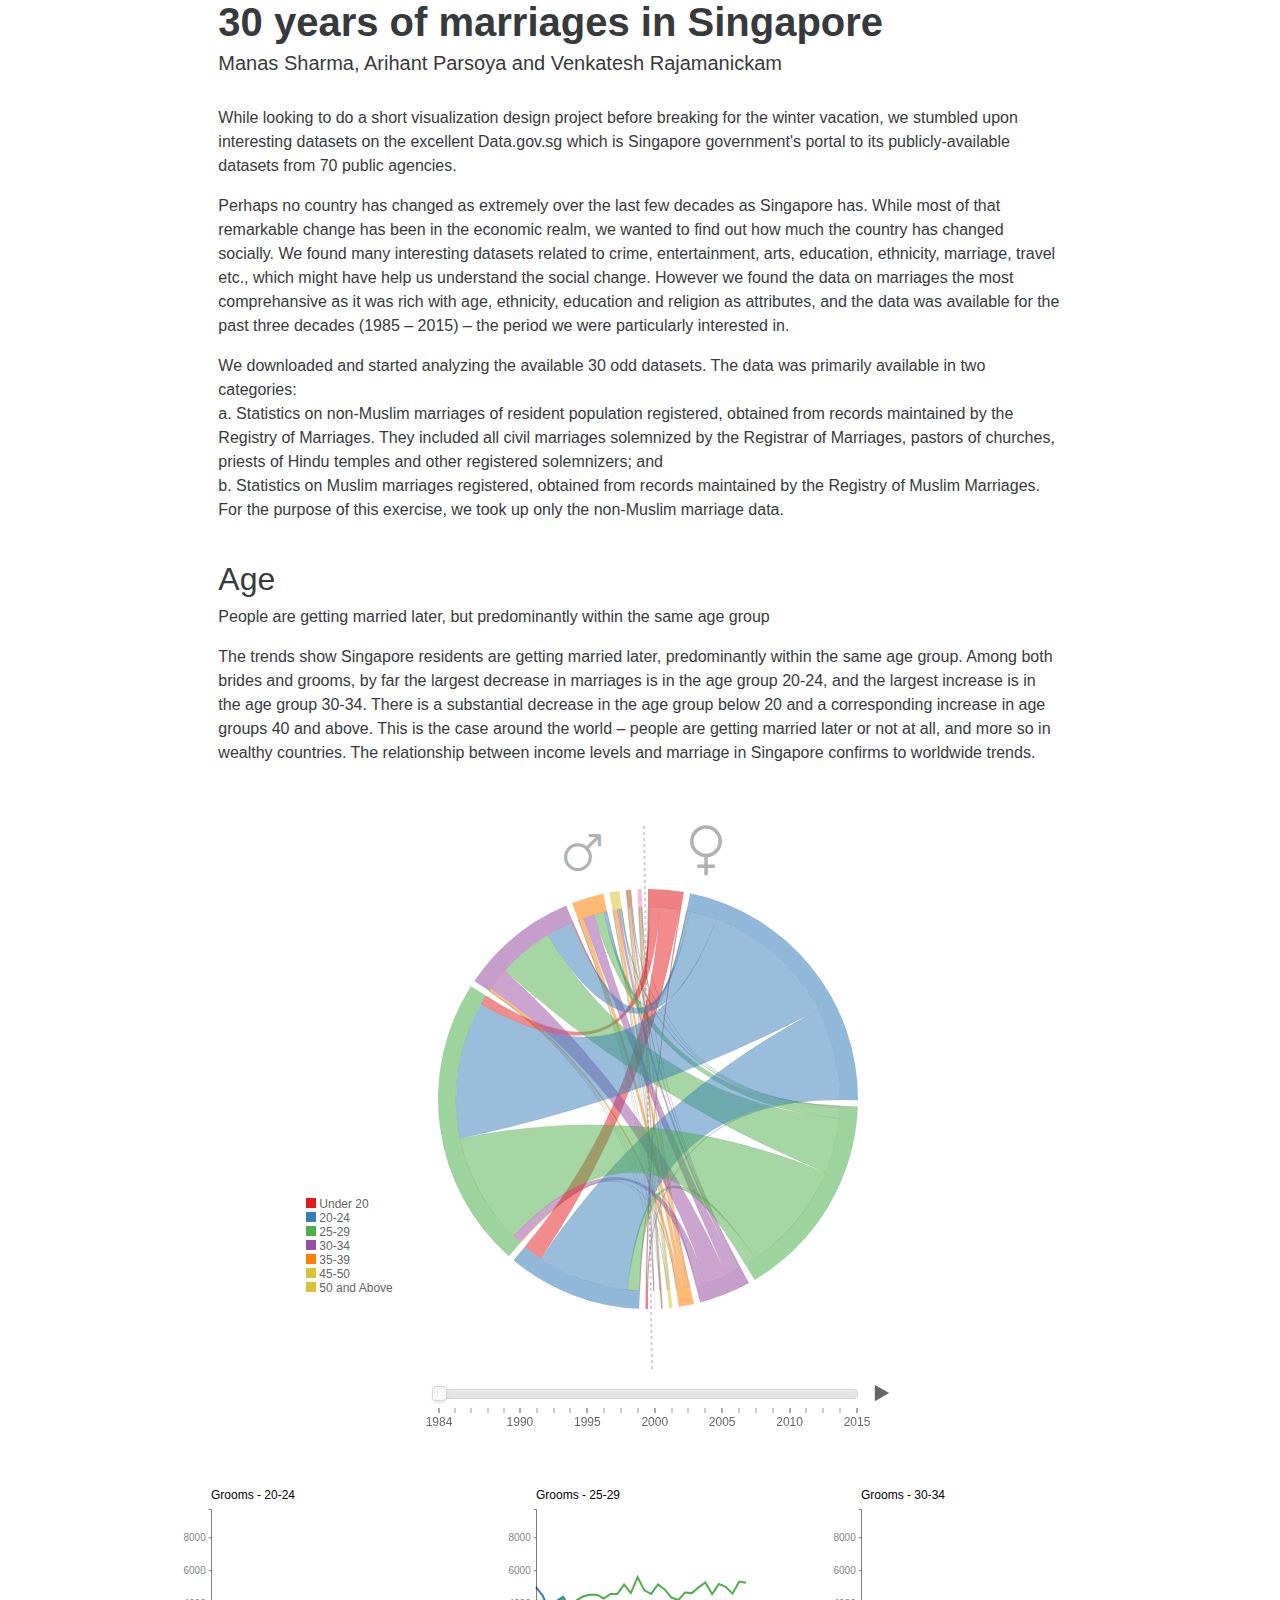
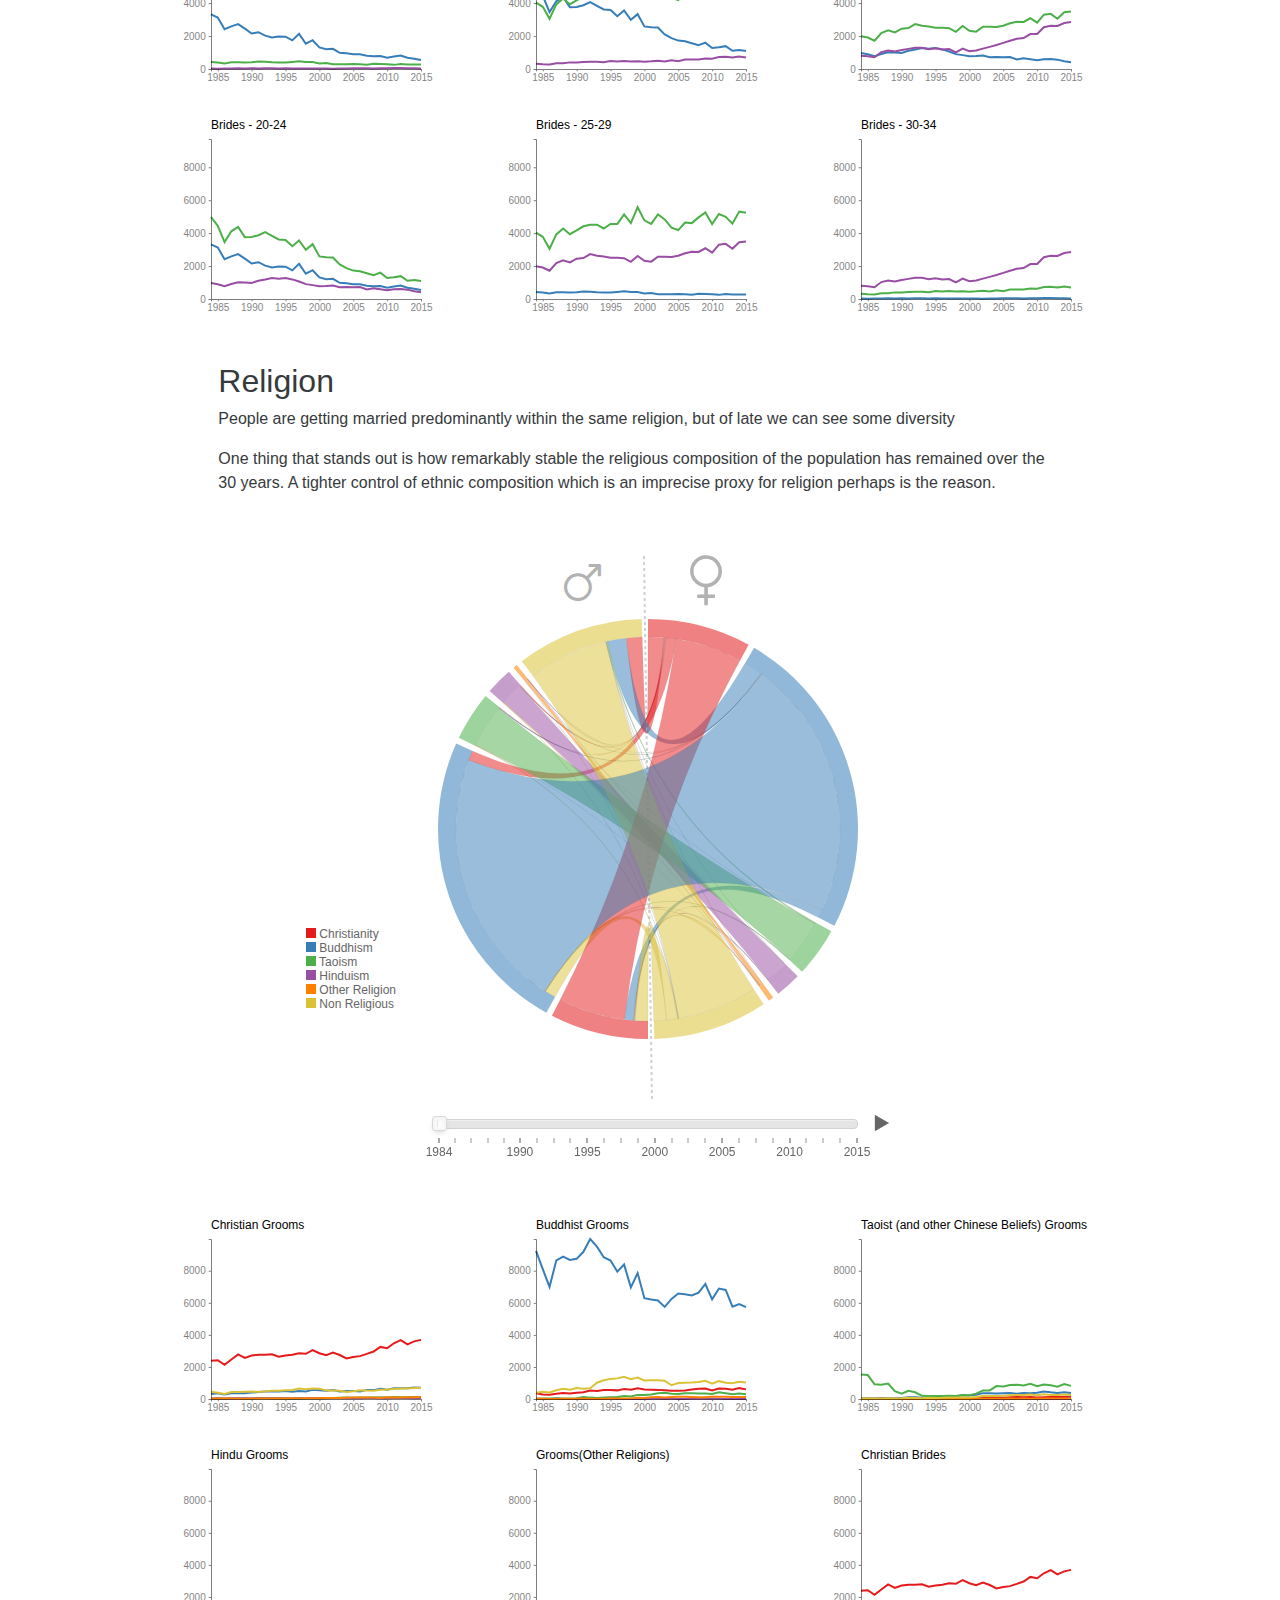
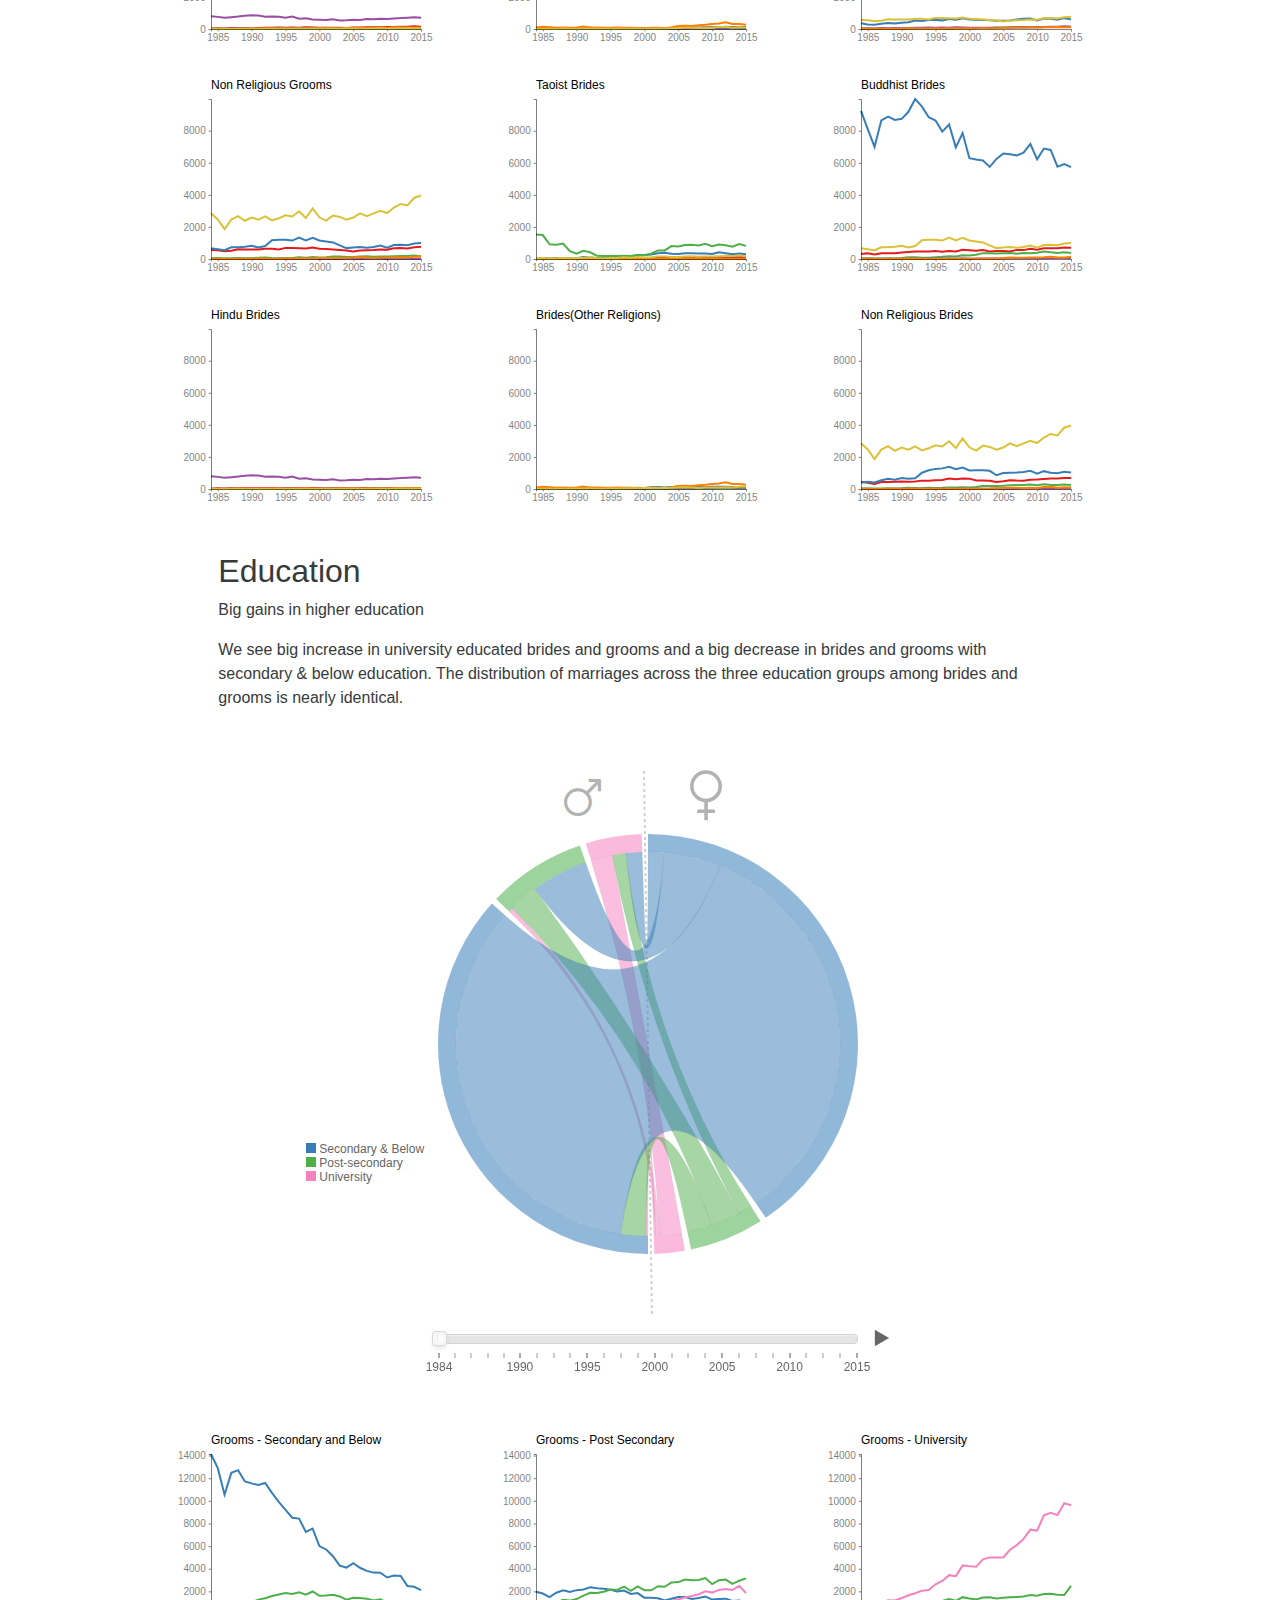
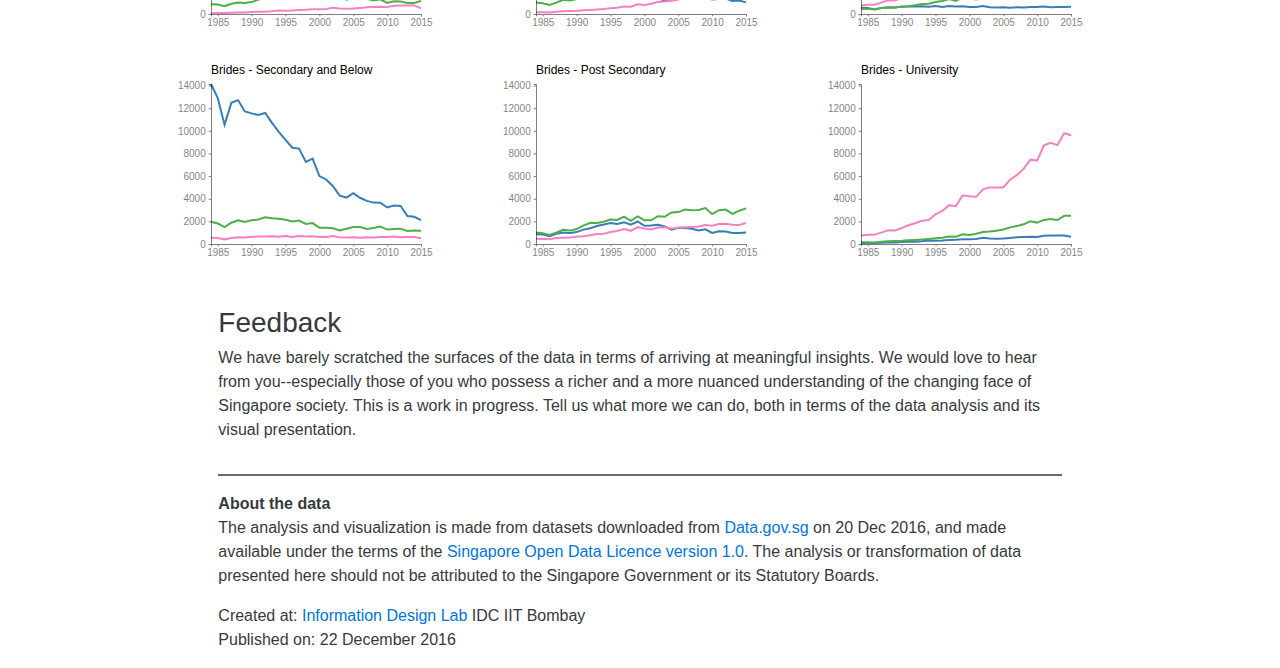
==== commit 68e26e7e: "Update index.html" ====
--- a/index.html
+++ b/index.html
@@ -20,7 +20,7 @@
       <div class="col-md-2"></div>
       <div class="col-md-8">
         <h1><b>30 years of marriages in Singapore</b></h1>
-      <h3>Manas Sharma, Arihant Parsoya and Venkatesh Rajamanickam</h3>
+      <h5 class="authors">Manas Sharma, Arihant Parsoya and Venkatesh Rajamanickam</h5>
       <p>
 <br>While looking to do a short visualization design project before breaking for the winter vacation, we stumbled upon interesting datasets on the excellent Data.gov.sg which is Singapore government's portal to its publicly-available datasets from 70 public agencies.</P>
 
@@ -44,7 +44,7 @@
       <div class="col-md-2"></div>
       <div class="col-md-8">
         <h2>Age</h2>
-        <h4>People are getting married later, but predominantly within the same age group</h4>
+        <p class="subt">People are getting married later, but predominantly within the same age group</p>
         <p>
           The trends show Singapore residents are getting married later, predominantly within the same age group. Among both brides and grooms, by far the largest decrease in marriages is in the age group 20-24, and the largest increase is in the age group 30-34. There is a substantial decrease in the age group below 20 and a corresponding increase in age groups 40 and above. This is the case around the world – people are getting married later or not at all, and more so in wealthy countries. The relationship between income levels and marriage in Singapore confirms to worldwide trends.
         </p>
@@ -64,12 +64,14 @@
     </div>
   </div>
 
+<br>
+
   <div class="section">
     <div class="row">
       <div class="col-md-2"></div>
       <div class="col-md-8">
         <h2>Religion</h2>
-        <h4>People are getting married predominantly within the same religion, but of late we can see some diversity</h4>
+        <p class="subt">People are getting married predominantly within the same religion, but of late we can see some diversity</p>
         <p>
           One thing that stands out is how remarkably stable the religious composition of the population has remained over the 30 years. A tighter control of ethnic composition which is an imprecise proxy for religion perhaps is the reason.
         </p>
@@ -95,7 +97,7 @@
       <div class="col-md-2"></div>
       <div class="col-md-8">
         <h2>Education</h2>
-        <h4>Big gains in higher education</h4>
+        <p class="subt">Big gains in higher education</p>
         <p>
           We see big increase in university educated brides and grooms and a big decrease in brides and grooms with secondary & below education. The distribution of marriages across the three education groups among brides and grooms is nearly identical.
         </p>
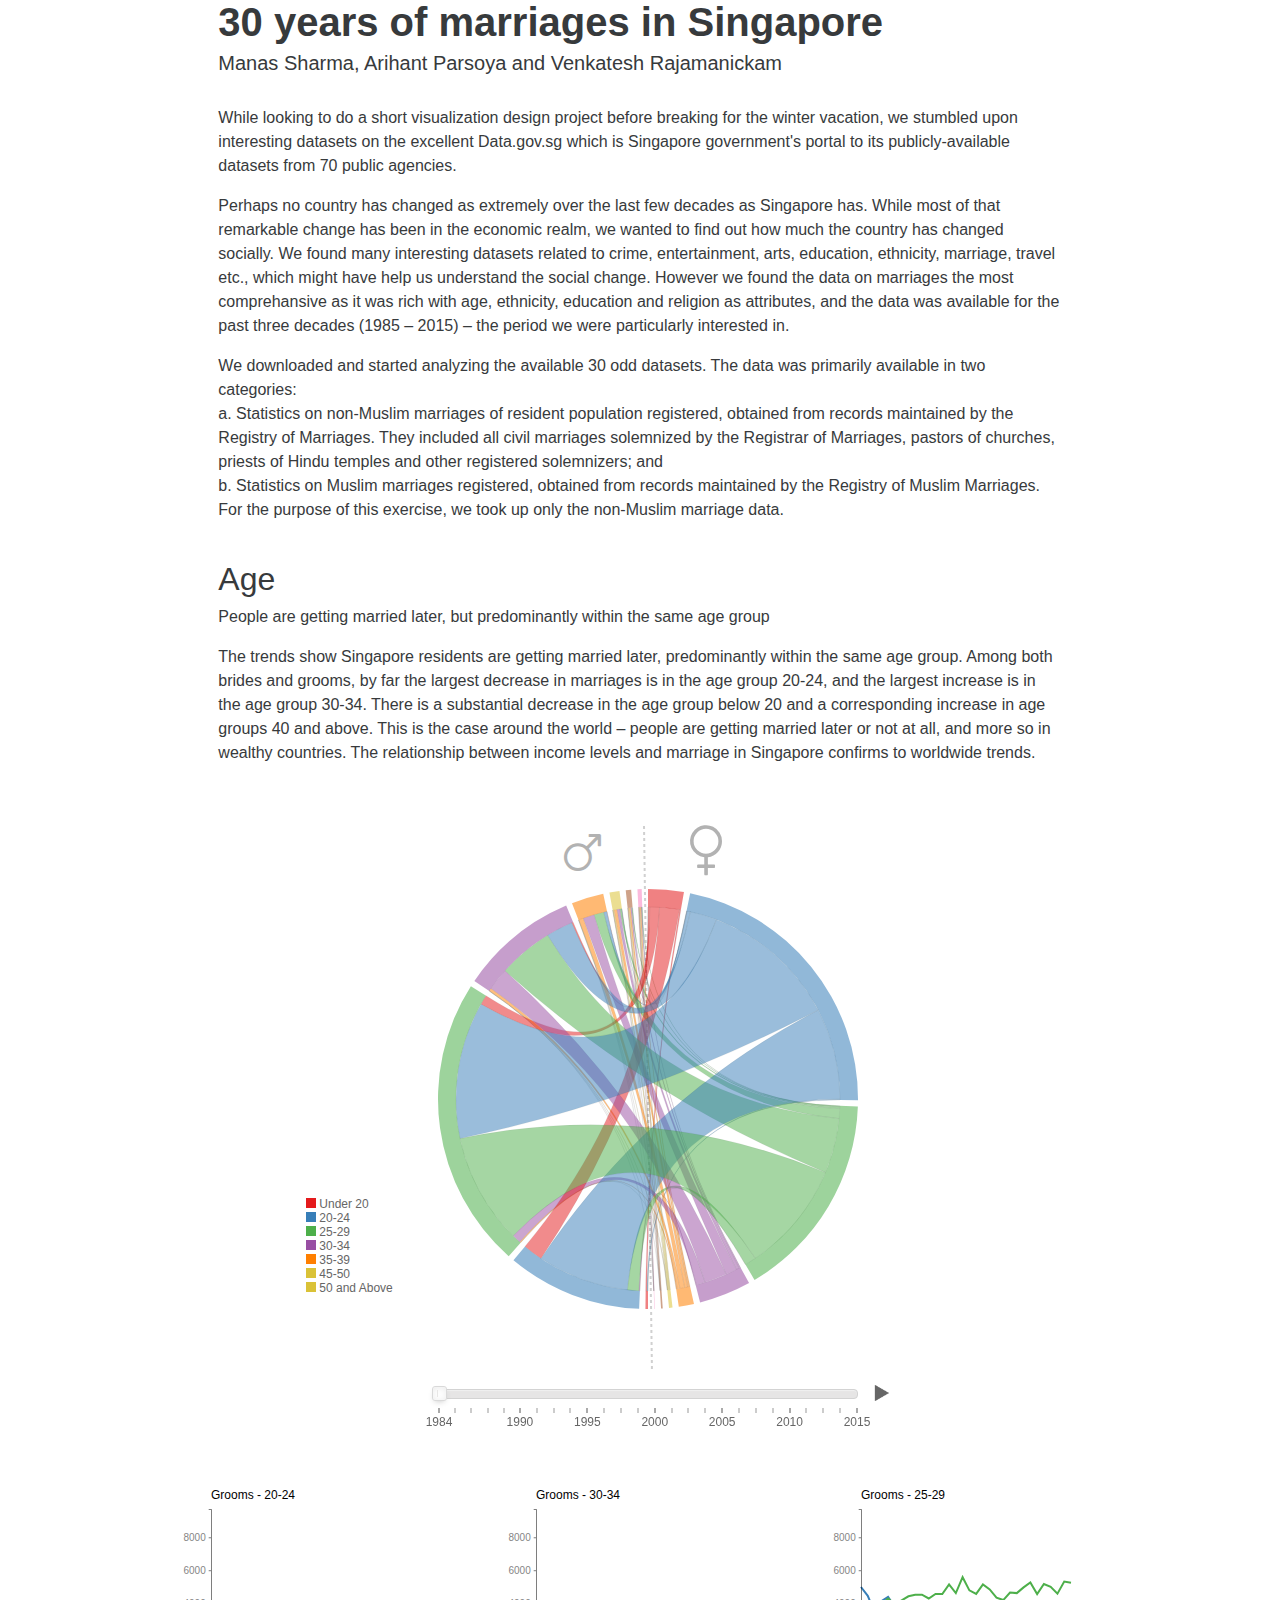
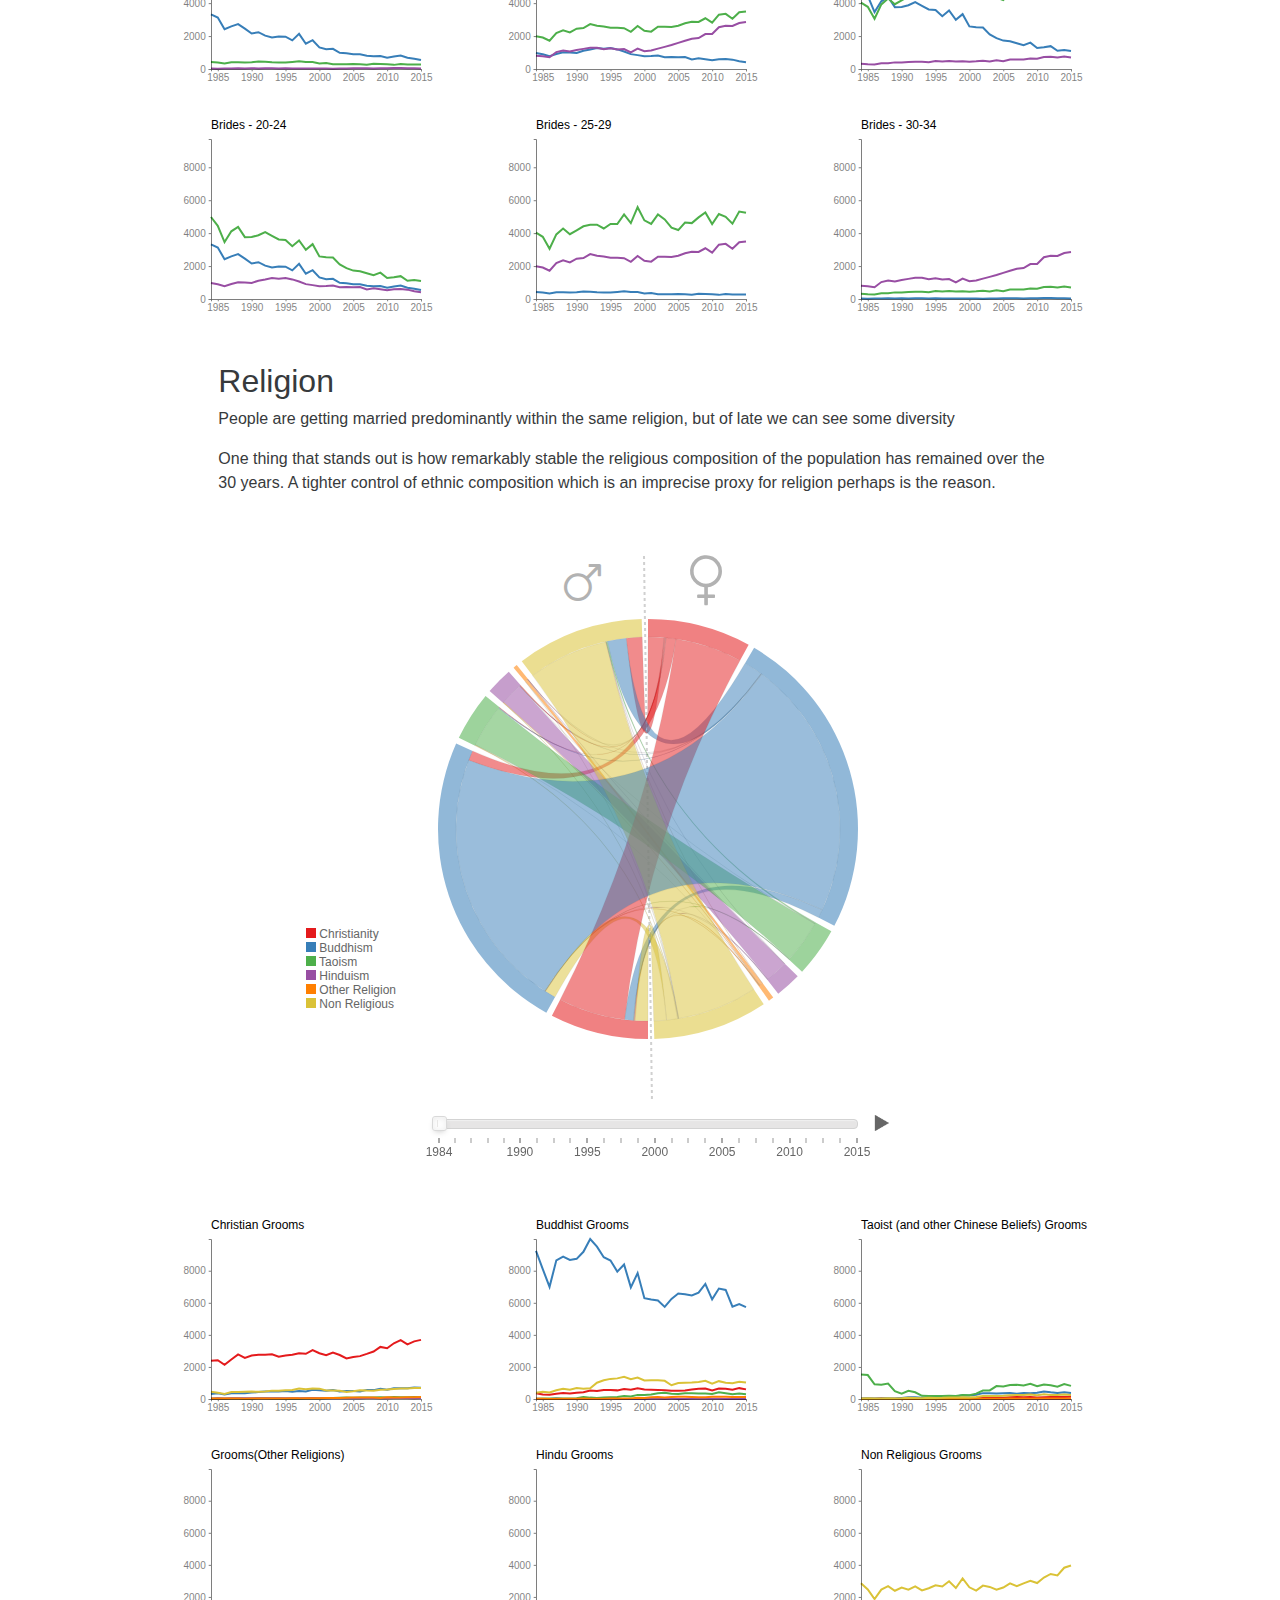
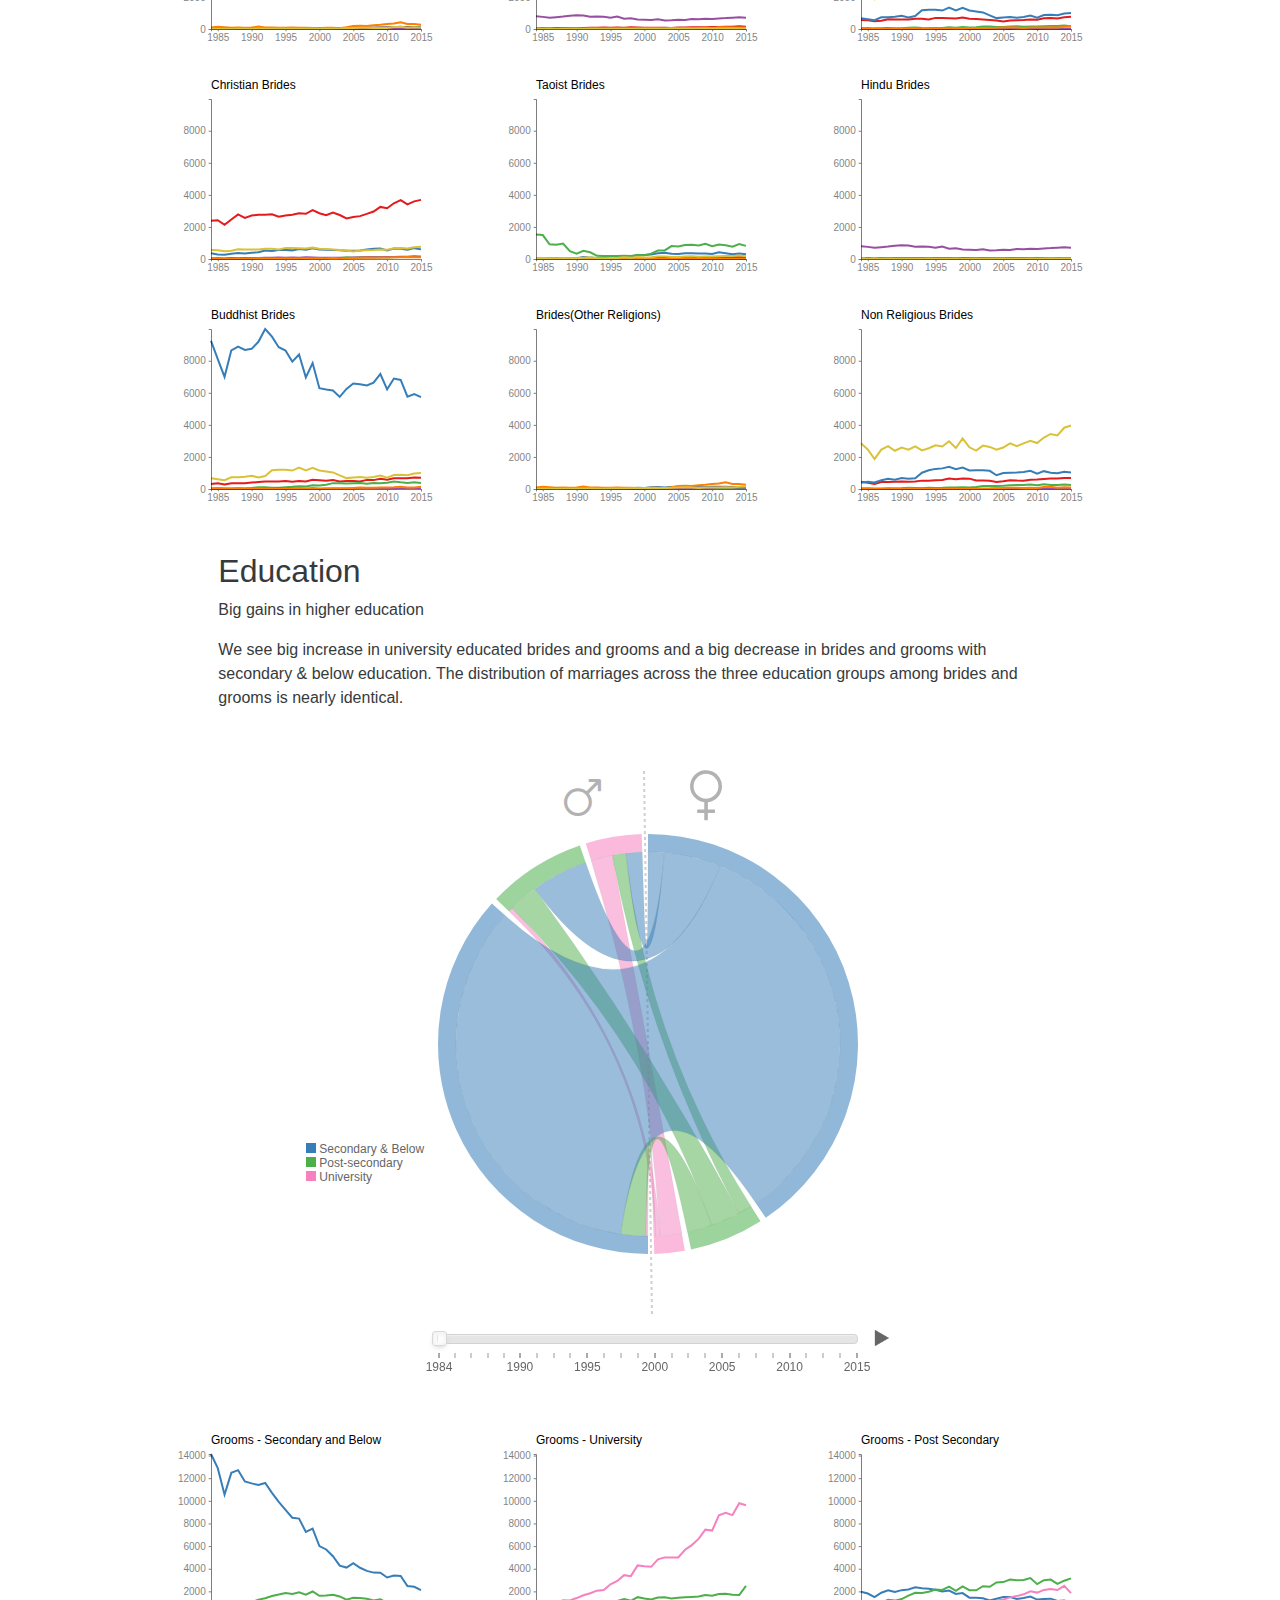
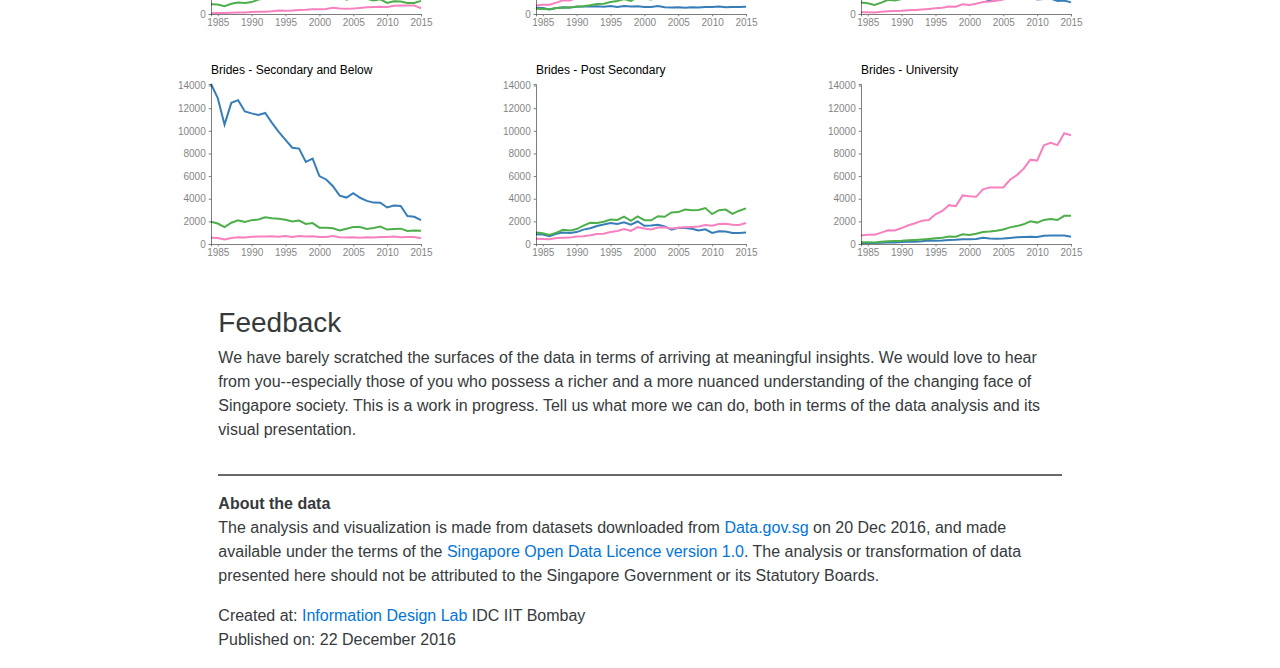
==== commit ed5baeeb: "Update index.html" ====
--- a/index.html
+++ b/index.html
@@ -19,7 +19,7 @@
     <div class="row">
       <div class="col-md-2"></div>
       <div class="col-md-8">
-        <h1><b>30 years of marriages in Singapore</b></h1>
+        <h1 class="big_title"><b>30 years of marriages in Singapore</b></h1>
       <h5 class="authors">Manas Sharma, Arihant Parsoya and Venkatesh Rajamanickam</h5>
       <p>
 <br>While looking to do a short visualization design project before breaking for the winter vacation, we stumbled upon interesting datasets on the excellent Data.gov.sg which is Singapore government's portal to its publicly-available datasets from 70 public agencies.</P>
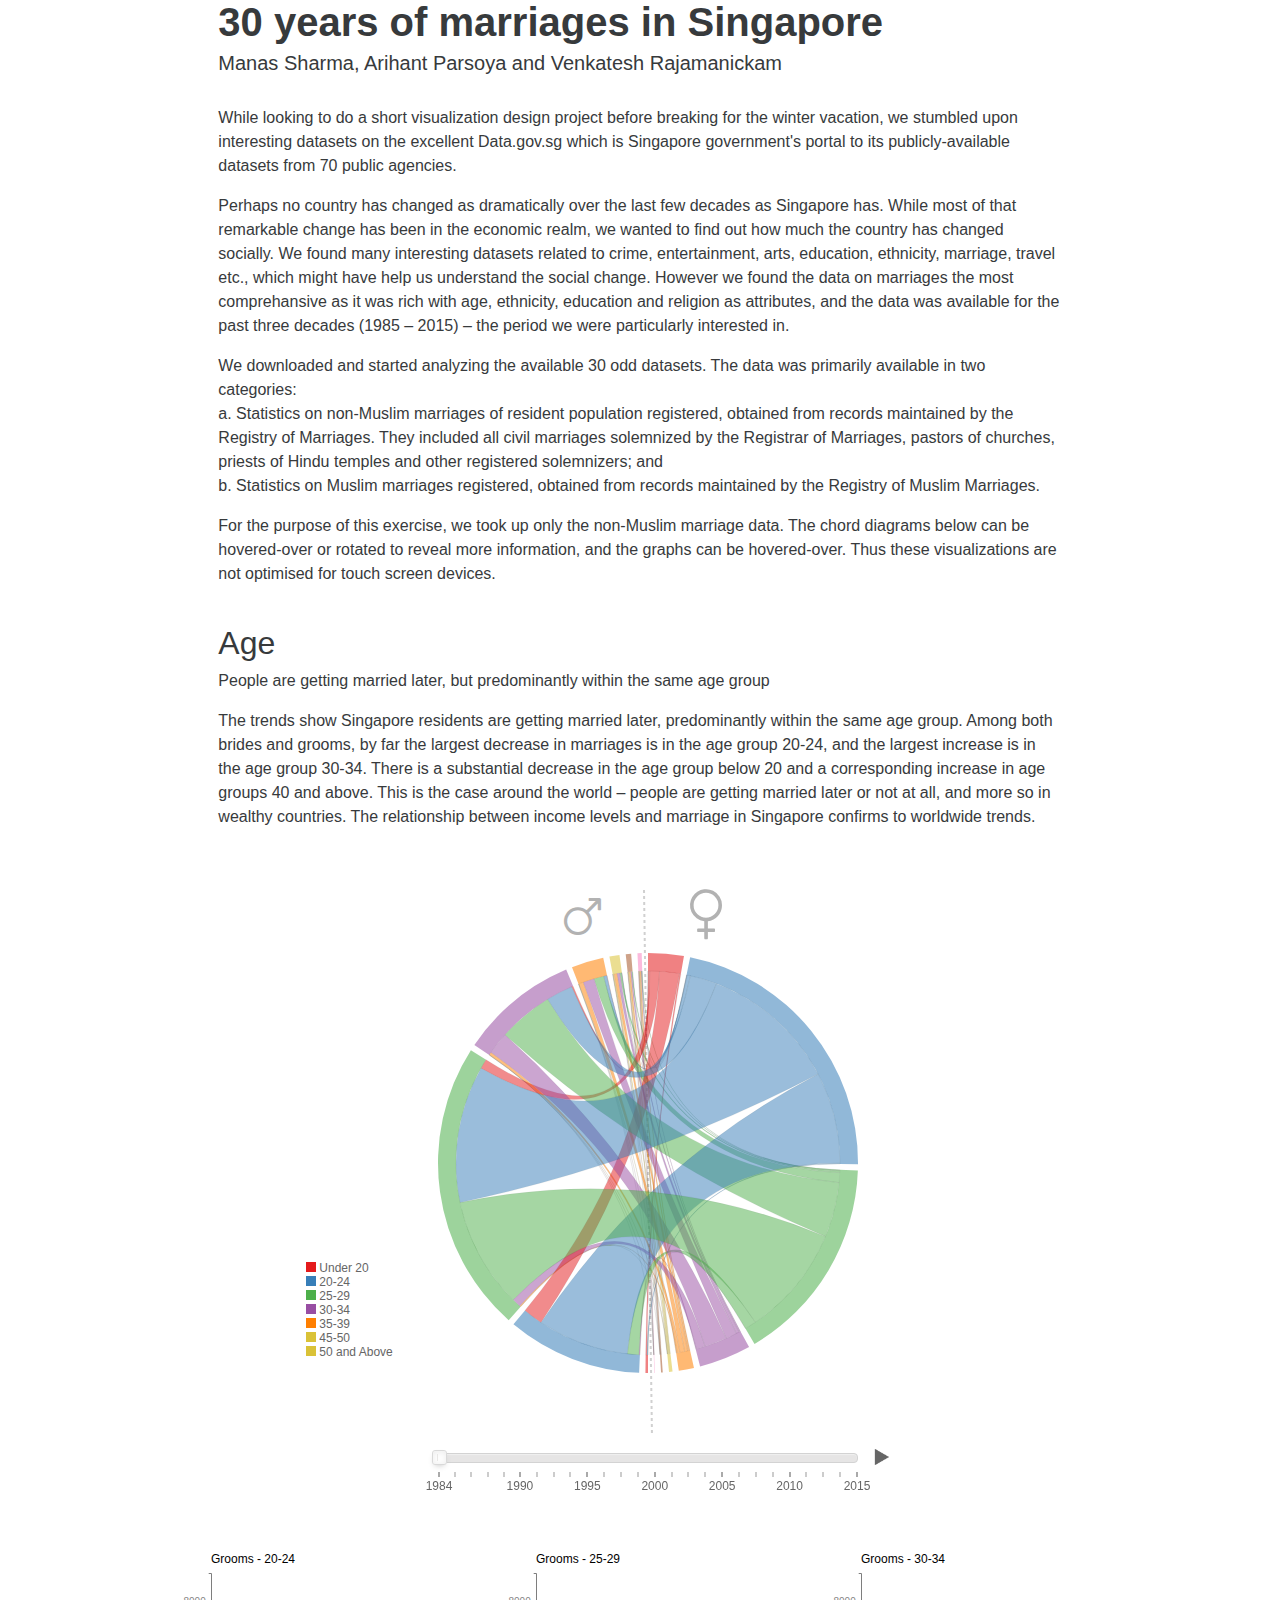
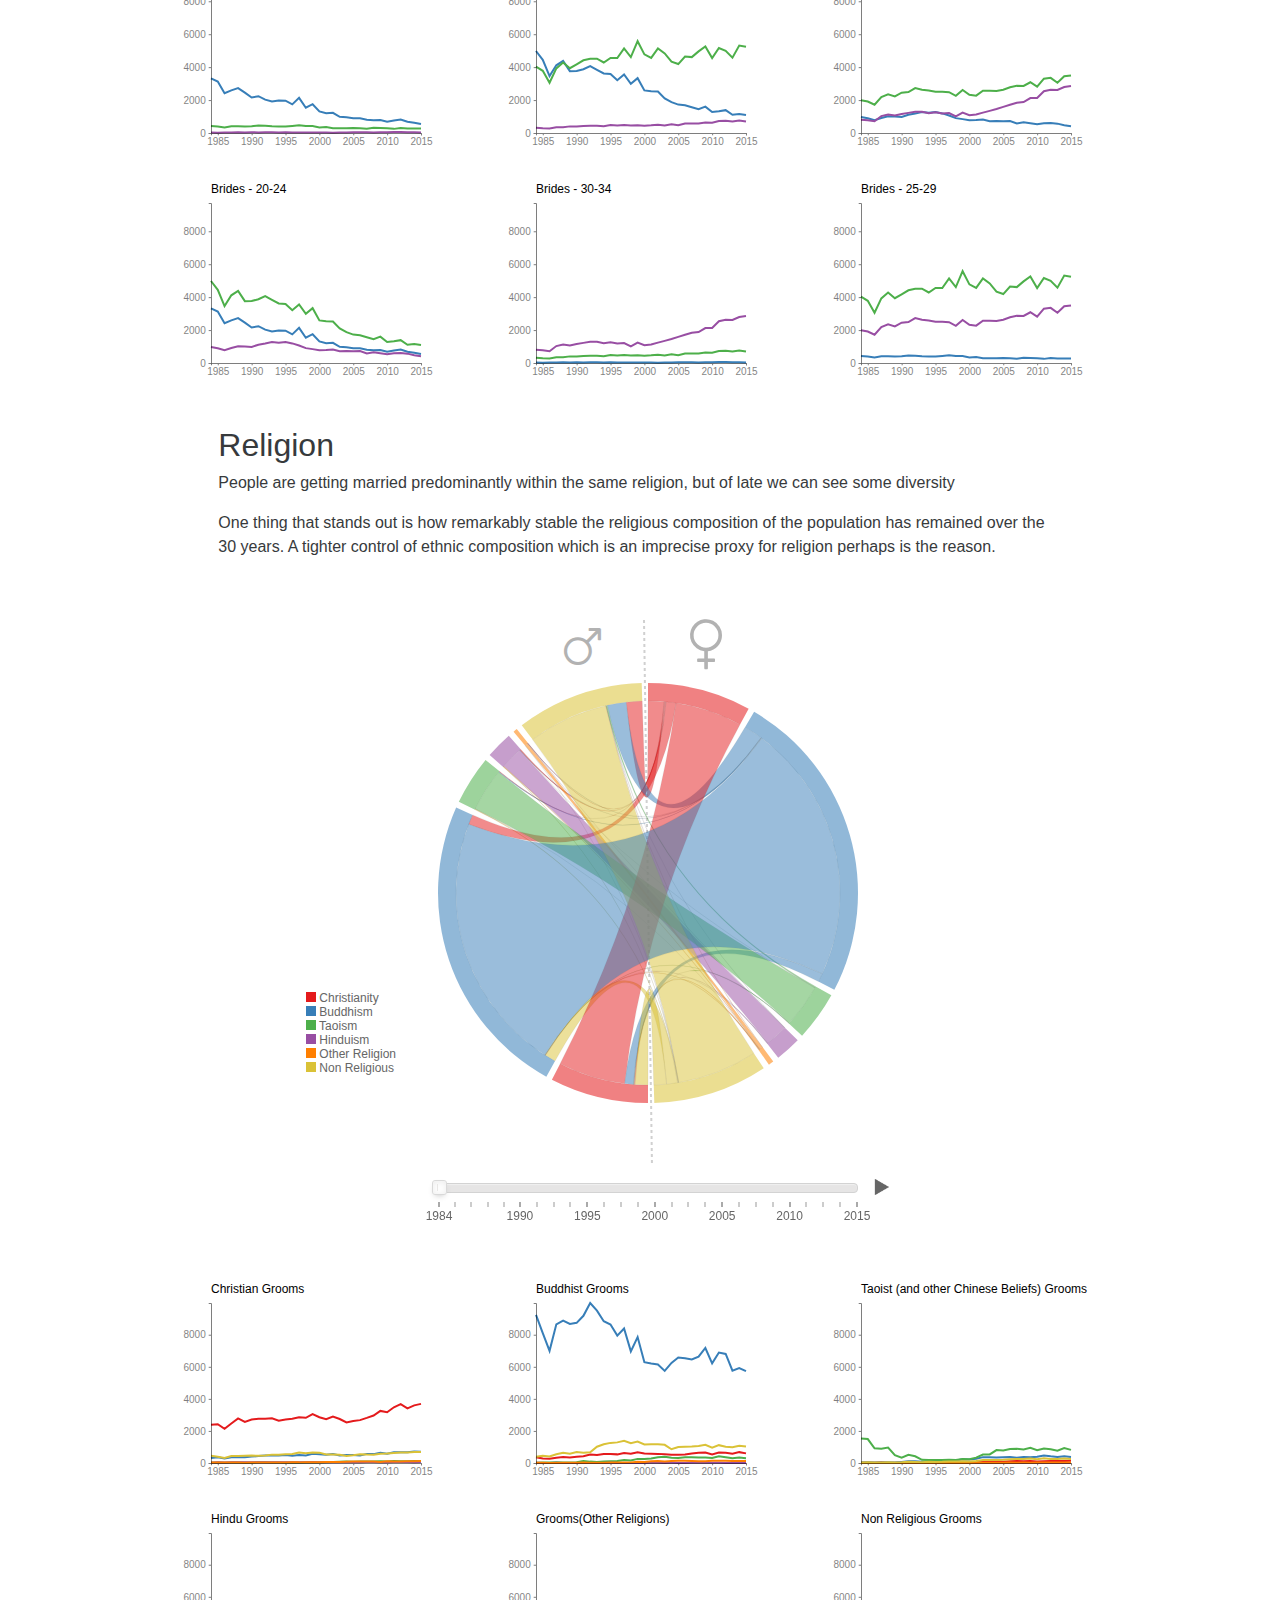
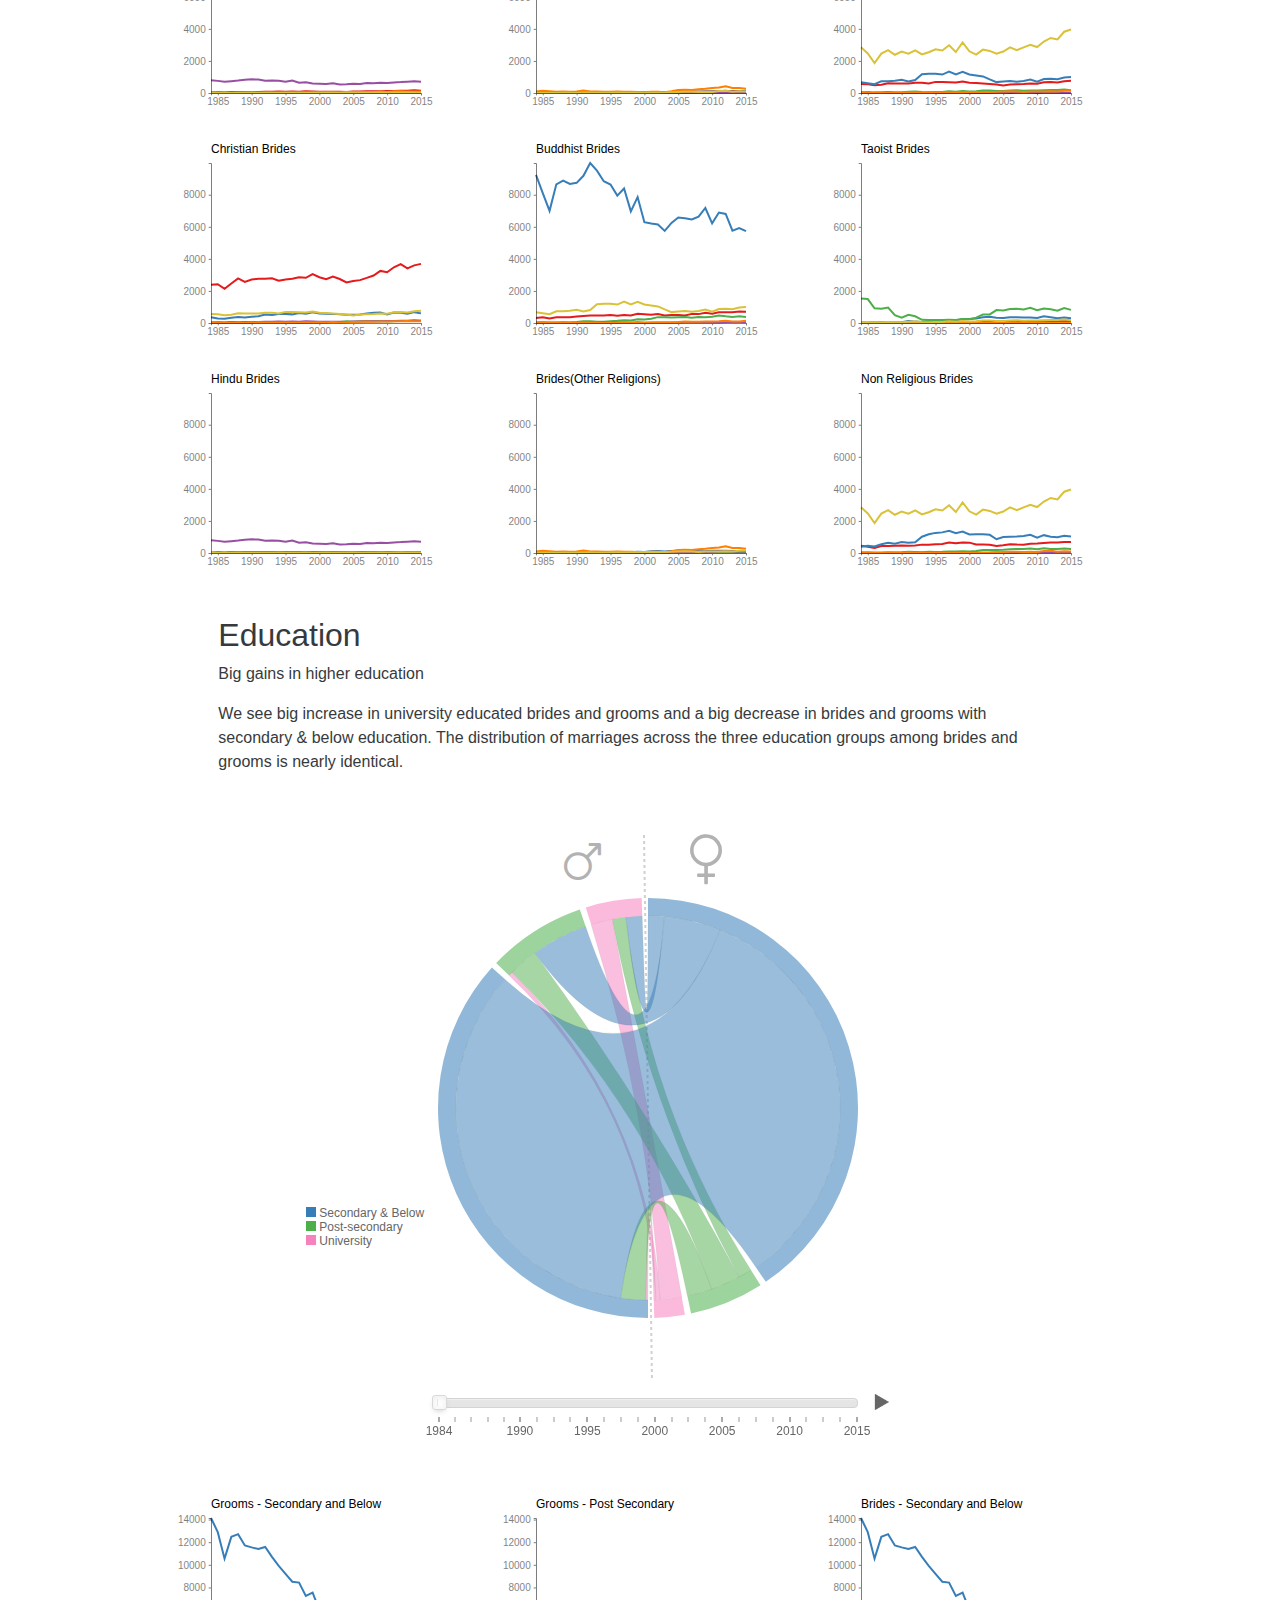
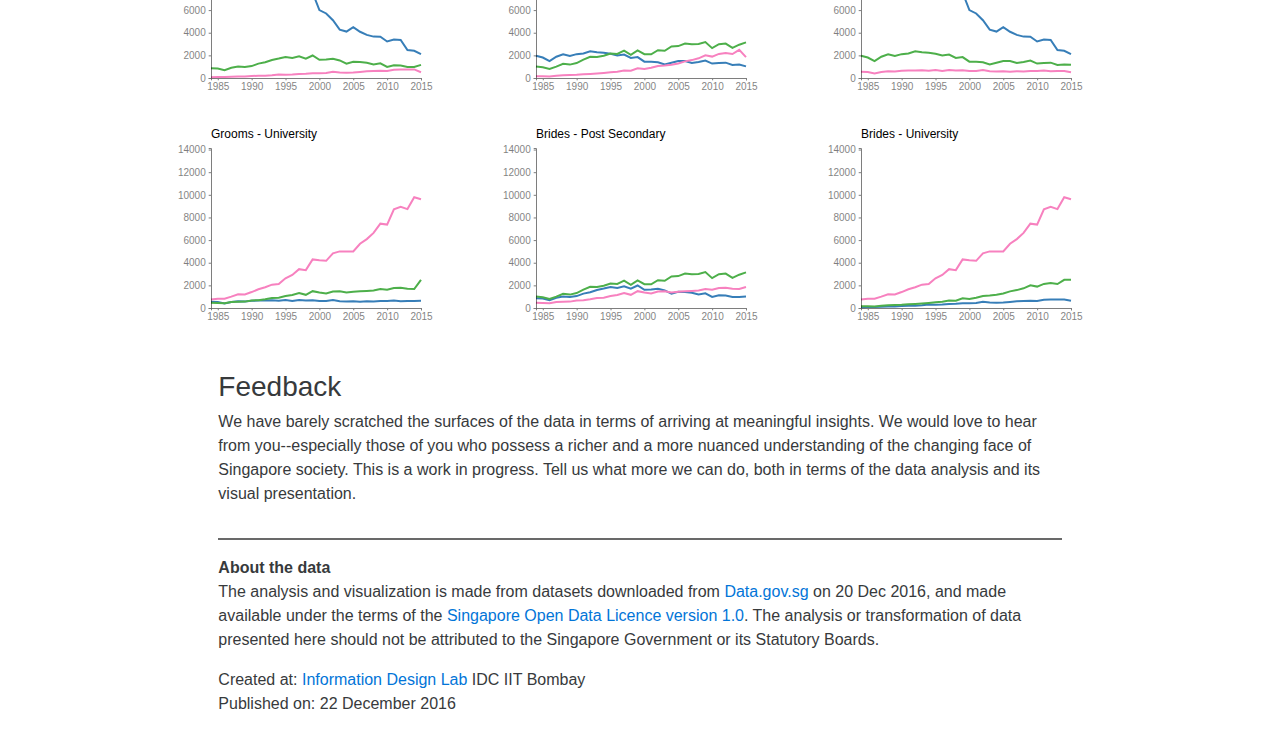
==== commit 942178fa: "ii" ====
--- a/index.html
+++ b/index.html
@@ -24,12 +24,13 @@
       <p>
 <br>While looking to do a short visualization design project before breaking for the winter vacation, we stumbled upon interesting datasets on the excellent Data.gov.sg which is Singapore government's portal to its publicly-available datasets from 70 public agencies.</P>
 
-<p> Perhaps no country has changed as extremely over the last few decades as Singapore has. While most of that remarkable change has been in the economic realm, we wanted to find out how much the country has changed socially. We found many interesting datasets related to crime, entertainment, arts, education, ethnicity, marriage, travel etc., which might have help us understand the social change. However we found the data on marriages the most comprehansive as it was rich with age, ethnicity, education and religion as attributes, and the data was available for the past three decades (1985 – 2015) – the period we were particularly interested in. </P>
+<p> Perhaps no country has changed as dramatically over the last few decades as Singapore has. While most of that remarkable change has been in the economic realm, we wanted to find out how much the country has changed socially. We found many interesting datasets related to crime, entertainment, arts, education, ethnicity, marriage, travel etc., which might have help us understand the social change. However we found the data on marriages the most comprehansive as it was rich with age, ethnicity, education and religion as attributes, and the data was available for the past three decades (1985 – 2015) – the period we were particularly interested in. </P>
 
 <p>We downloaded and started analyzing the available 30 odd datasets. The data was primarily available in two categories:
 <br>a. Statistics on non-Muslim marriages of resident population registered, obtained from records maintained by the Registry of Marriages. They included all civil marriages solemnized by the Registrar of Marriages, pastors of churches, priests of Hindu temples and other registered solemnizers; and
 <br>b. Statistics on Muslim marriages registered, obtained from records maintained by the Registry of Muslim Marriages.
-<br>For the purpose of this exercise, we took up only the non-Muslim marriage data.
+
+<p>For the purpose of this exercise, we took up only the non-Muslim marriage data. The chord diagrams below can be hovered-over or rotated to reveal more information, and the graphs can be hovered-over. Thus these visualizations are not optimised for touch screen devices.</p>
 
       </p>
       </div>
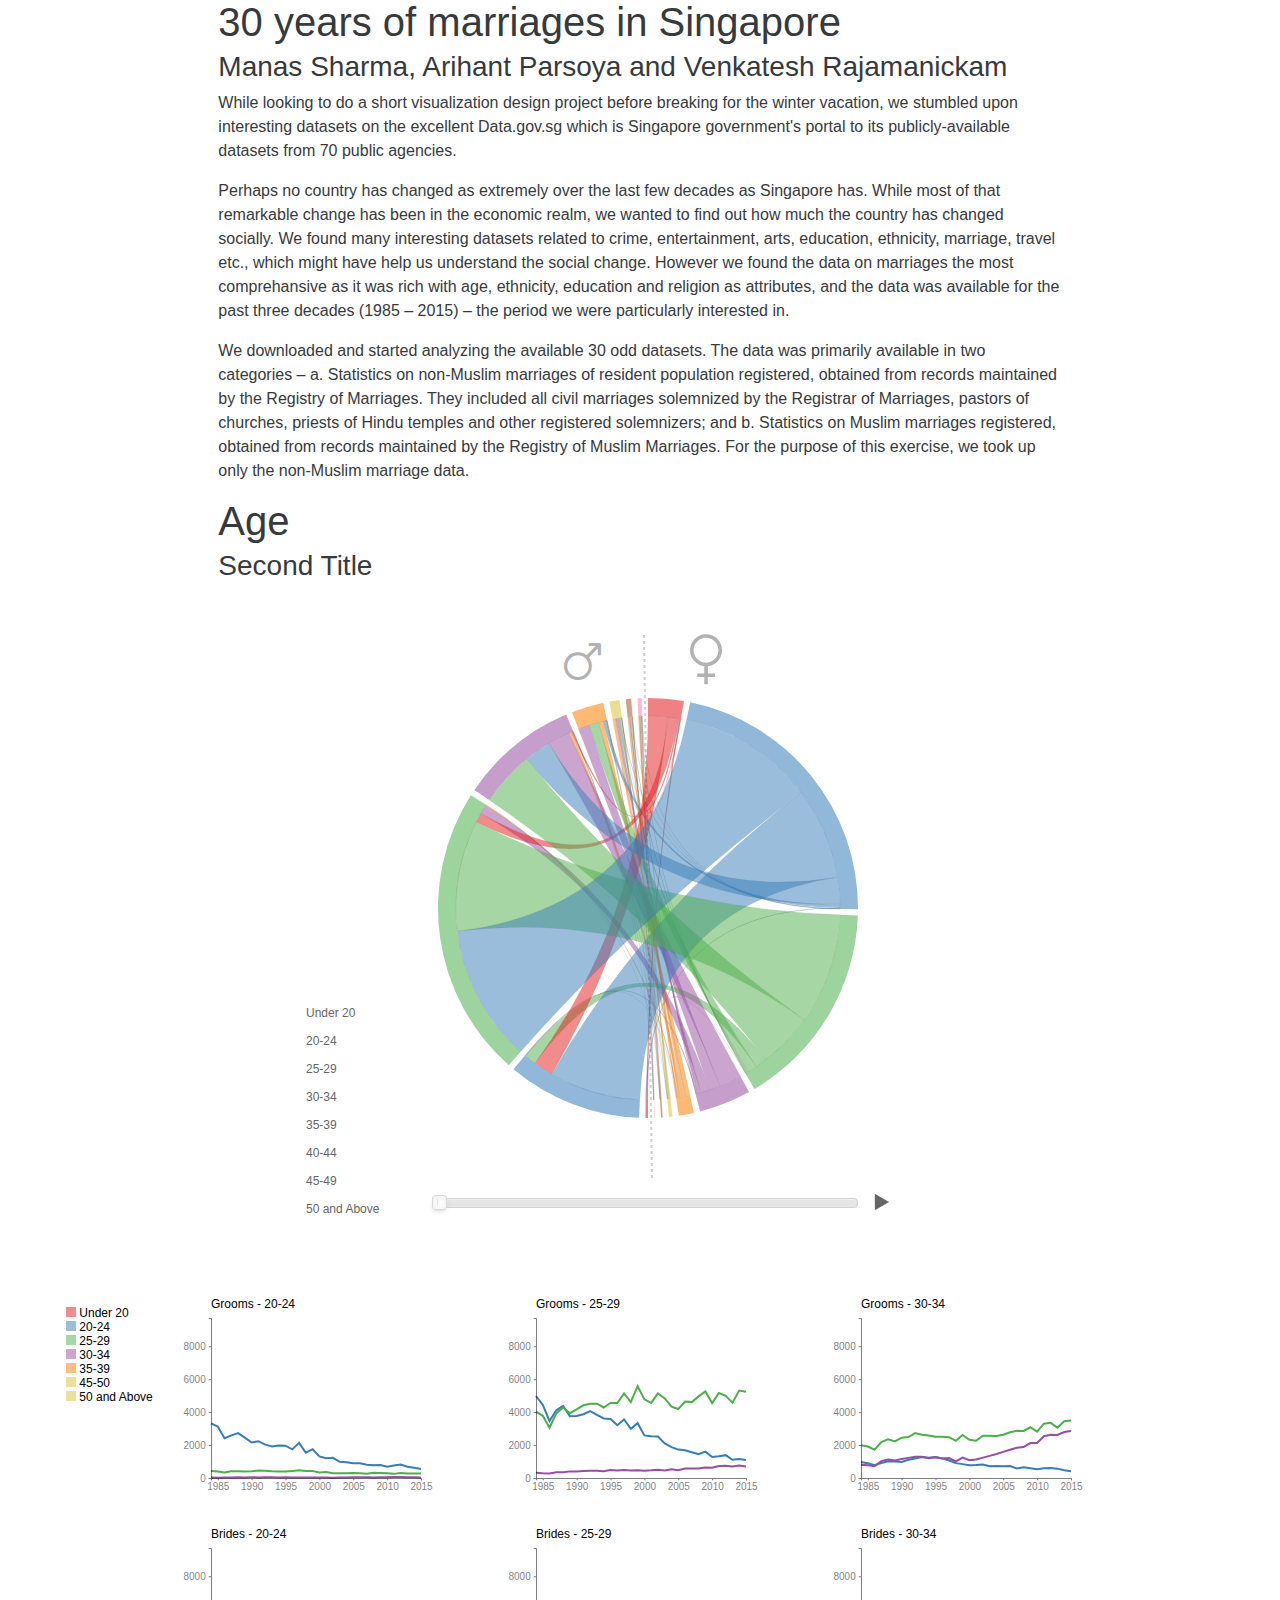
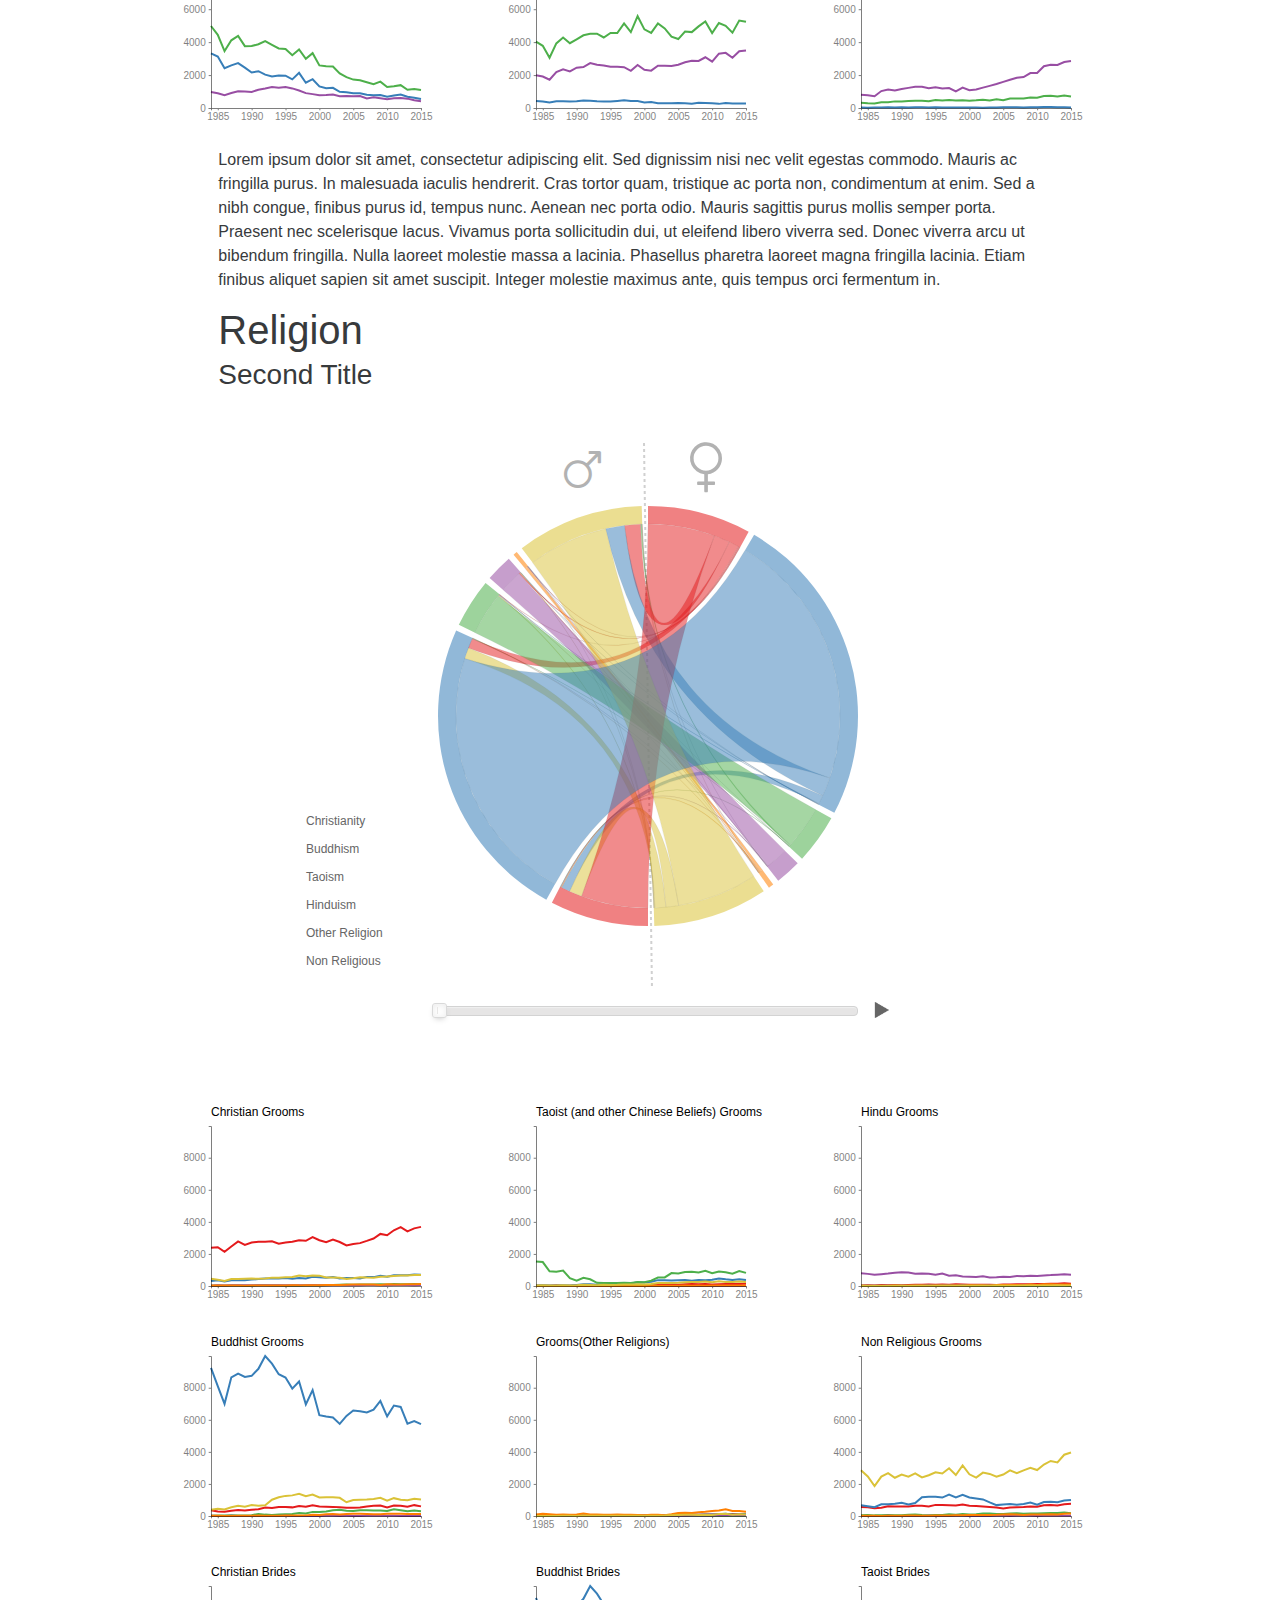
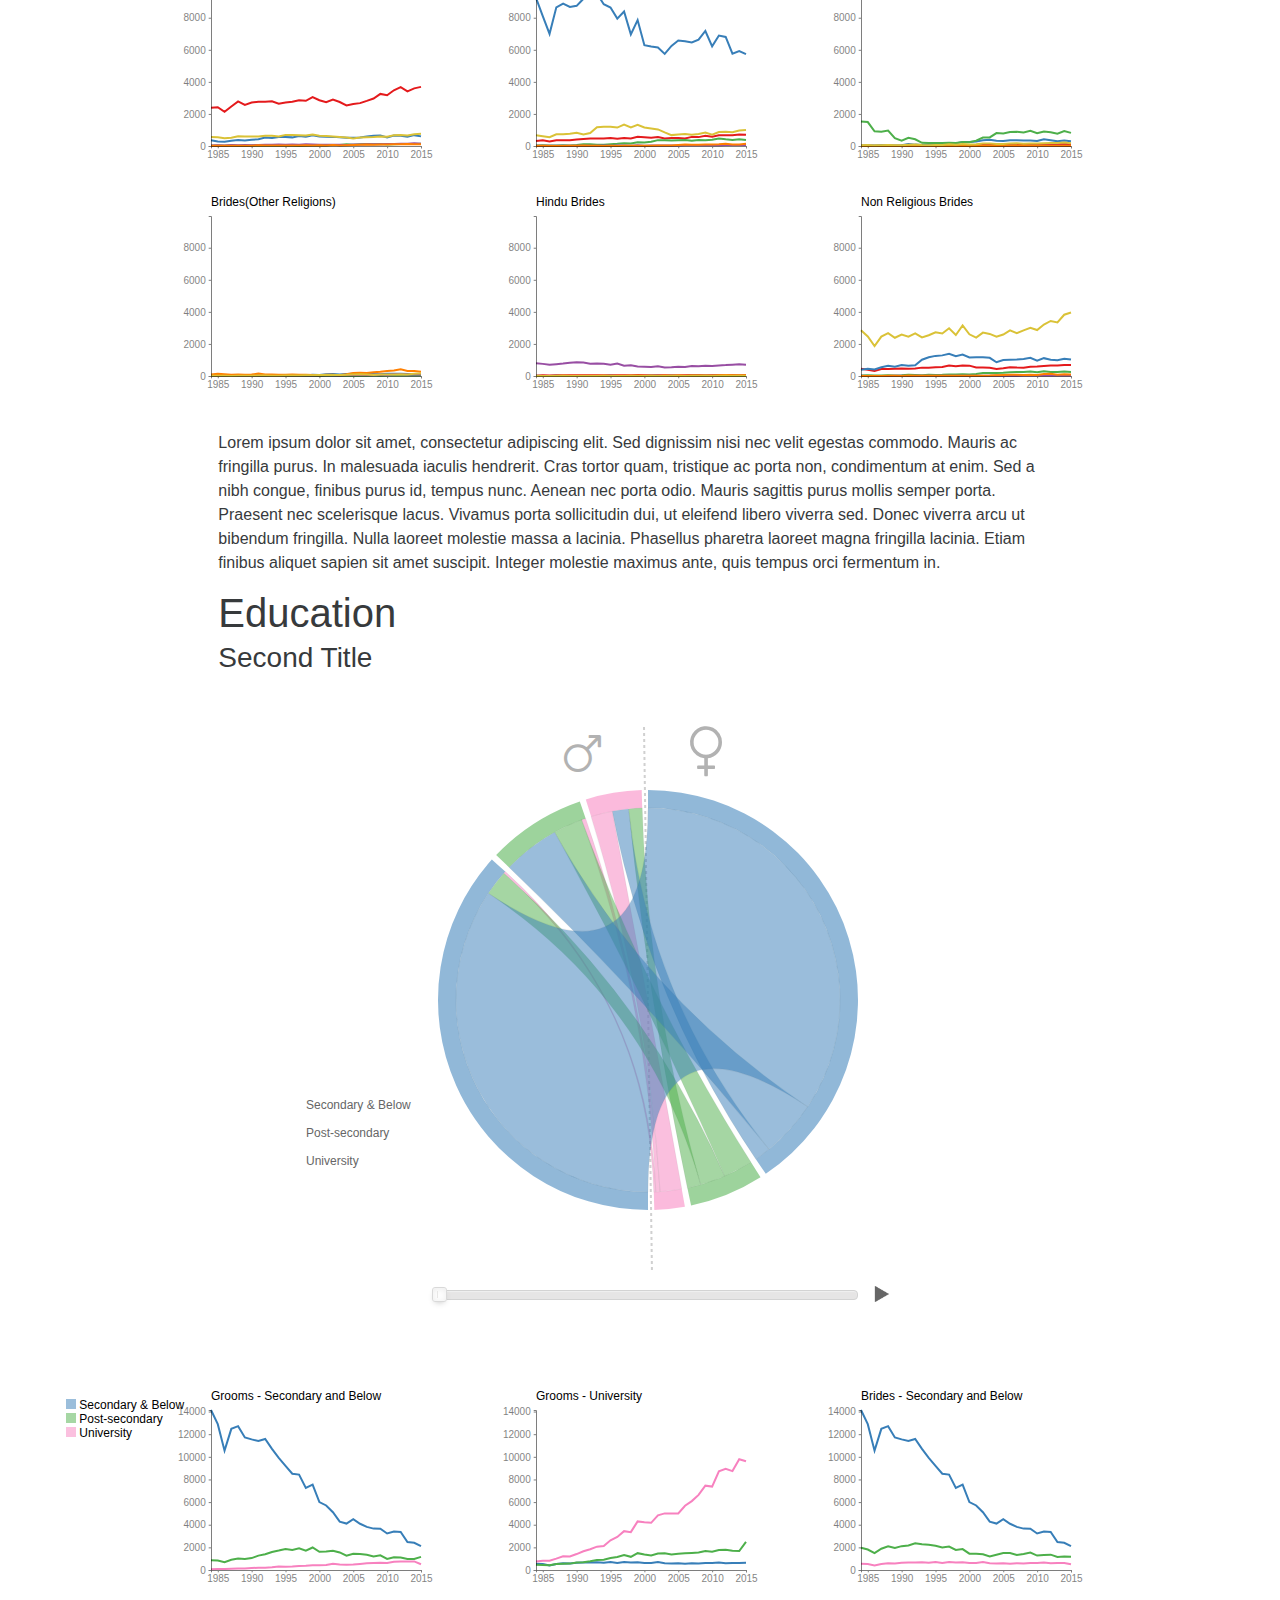
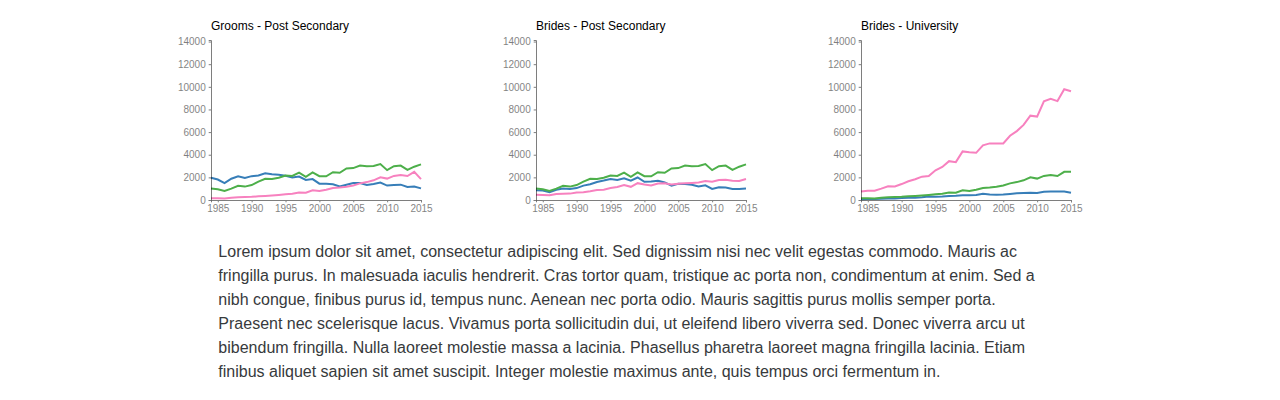
==== commit dda7ff93: "Merge d3a64bc46fb18b3e0dc160d4082d1bfbfcd8154e into eaed3ffa798baf5bfe1ee3c2b96fdb2d8f73f795" ====
--- a/index.html
+++ b/index.html
@@ -1,169 +1,107 @@
 <html>
 <head>
-  <meta charset="utf-8">
   <script src="js/jquery.js"></script>
   <script src="js/bootstrap.js"></script>
-  <script src="js/d3.layout.chord.sort.js"></script>
   <link rel="stylesheet" href="css/style.css">
   <link rel="stylesheet" href="css/bootstrap.css">
-  <script>
-    function resizeIFrameToFitContent( iFrame ) {
-      iFrame.height = iFrame.contentWindow.document.body.scrollHeight;
-    }
-  </script>
 </head>
 <body>
-  <title>
-  </title>
+<title>
+</title>
+<div class="section">
+  <div class="row">
+    <div class="col-md-2"></div>
+    <div class="col-md-8">
+      <h1>30 years of marriages in Singapore</h1>
+      <h3>Manas Sharma, Arihant Parsoya and Venkatesh Rajamanickam</h3>
+      <p>
+        While looking to do a short visualization design project before breaking for the winter vacation, we stumbled upon interesting datasets on the excellent Data.gov.sg which is Singapore government's portal to its publicly-available datasets from 70 public agencies.</P>
+        
+       <p> Perhaps no country has changed as extremely over the last few decades as Singapore has. While most of that remarkable change has been in the economic realm, we wanted to find out how much the country has changed socially. We found many interesting datasets related to crime, entertainment, arts, education, ethnicity, marriage, travel etc., which might have help us understand the social change. However we found the data on marriages the most comprehansive as it was rich with age, ethnicity, education and religion as attributes, and the data was available for the past three decades (1985 – 2015) – the period we were particularly interested in. </P>
+    
+<p>We downloaded and started analyzing the available 30 odd datasets. The data was primarily available in two categories – a. Statistics on non-Muslim marriages of resident population registered, obtained from records maintained by the Registry of Marriages. They included all civil marriages solemnized by the Registrar of Marriages, pastors of churches, priests of Hindu temples and other registered solemnizers; and b. Statistics on Muslim marriages registered, obtained from records maintained by the Registry of Muslim Marriages. For the purpose of this exercise, we took up only the non-Muslim marriage data.
+
+      </p>
+    </div>
+    <div class="col-md-2"></div>
+  </div>
+</div>
+
   <div class="section">
     <div class="row">
       <div class="col-md-2"></div>
       <div class="col-md-8">
-        <h1 class="big_title"><b>30 years of marriages in Singapore</b></h1>
-      <h5 class="authors">Manas Sharma, Arihant Parsoya and Venkatesh Rajamanickam</h5>
-      <p>
-<br>While looking to do a short visualization design project before breaking for the winter vacation, we stumbled upon interesting datasets on the excellent Data.gov.sg which is Singapore government's portal to its publicly-available datasets from 70 public agencies.</P>
+        <h1>Age</h1>
+        <h3>Second Title</h3>
+      </div>
+      <div class="col-md-2"></div>
+    </div>
+  </div>
+  <iframe scrolling="no" onload="resizeIframe(this)" id="age_frame" src="age/index.html" style="width:100%;" frameBorder="0" scrolling="no">  </iframe>
 
-<p> Perhaps no country has changed as dramatically over the last few decades as Singapore has. While most of that remarkable change has been in the economic realm, we wanted to find out how much the country has changed socially. We found many interesting datasets related to crime, entertainment, arts, education, ethnicity, marriage, travel etc., which might have help us understand the social change. However we found the data on marriages the most comprehansive as it was rich with age, ethnicity, education and religion as attributes, and the data was available for the past three decades (1985 – 2015) – the period we were particularly interested in. </P>
-
-<p>We downloaded and started analyzing the available 30 odd datasets. The data was primarily available in two categories:
-<br>a. Statistics on non-Muslim marriages of resident population registered, obtained from records maintained by the Registry of Marriages. They included all civil marriages solemnized by the Registrar of Marriages, pastors of churches, priests of Hindu temples and other registered solemnizers; and
-<br>b. Statistics on Muslim marriages registered, obtained from records maintained by the Registry of Muslim Marriages.
-
-<p>For the purpose of this exercise, we took up only the non-Muslim marriage data. The chord diagrams below can be hovered-over or rotated to reveal more information, and the graphs can be hovered-over. Thus these visualizations are not optimised for touch screen devices.</p>
-
-      </p>
+  <div class="section">
+    <div class="row">
+      <div class="col-md-2"></div>
+      <div class="col-md-8">
+        <p>
+          Lorem ipsum dolor sit amet, consectetur adipiscing elit. Sed dignissim nisi nec velit egestas commodo. Mauris ac fringilla purus. In malesuada iaculis hendrerit. Cras tortor quam, tristique ac porta non, condimentum at enim. Sed a nibh congue, finibus purus id, tempus nunc. Aenean nec porta odio. Mauris sagittis purus mollis semper porta. Praesent nec scelerisque lacus. Vivamus porta sollicitudin dui, ut eleifend libero viverra sed. Donec viverra arcu ut bibendum fringilla. Nulla laoreet molestie massa a lacinia. Phasellus pharetra laoreet magna fringilla lacinia. Etiam finibus aliquet sapien sit amet suscipit. Integer molestie maximus ante, quis tempus orci fermentum in.
+        </p>
       </div>
       <div class="col-md-2"></div>
     </div>
   </div>
 
-<br>
+  <div class="section">
+    <div class="row">
+      <div class="col-md-2"></div>
+      <div class="col-md-8">
+        <h1>Religion</h1>
+        <h3>Second Title</h3>
+      </div>
+      <div class="col-md-2"></div>
+    </div>
+  </div>
+  <iframe scrolling="no" onload="resizeIframe(this)" id="religion_frame" src="religion/index.html" style="width:100%;" frameBorder="0">  </iframe>
 
   <div class="section">
     <div class="row">
       <div class="col-md-2"></div>
       <div class="col-md-8">
-        <h2>Age</h2>
-        <p class="subt">People are getting married later, but predominantly within the same age group</p>
         <p>
-          The trends show Singapore residents are getting married later, predominantly within the same age group. Among both brides and grooms, by far the largest decrease in marriages is in the age group 20-24, and the largest increase is in the age group 30-34. There is a substantial decrease in the age group below 20 and a corresponding increase in age groups 40 and above. This is the case around the world – people are getting married later or not at all, and more so in wealthy countries. The relationship between income levels and marriage in Singapore confirms to worldwide trends.
+          Lorem ipsum dolor sit amet, consectetur adipiscing elit. Sed dignissim nisi nec velit egestas commodo. Mauris ac fringilla purus. In malesuada iaculis hendrerit. Cras tortor quam, tristique ac porta non, condimentum at enim. Sed a nibh congue, finibus purus id, tempus nunc. Aenean nec porta odio. Mauris sagittis purus mollis semper porta. Praesent nec scelerisque lacus. Vivamus porta sollicitudin dui, ut eleifend libero viverra sed. Donec viverra arcu ut bibendum fringilla. Nulla laoreet molestie massa a lacinia. Phasellus pharetra laoreet magna fringilla lacinia. Etiam finibus aliquet sapien sit amet suscipit. Integer molestie maximus ante, quis tempus orci fermentum in.
         </p>
       </div>
       <div class="col-md-2"></div>
     </div>
   </div>
-  <iframe scrolling="no" id="age_frame" src="age/index.html" style="width:100%;" frameBorder="0" scrolling="no">  </iframe>
 
   <div class="section">
     <div class="row">
       <div class="col-md-2"></div>
       <div class="col-md-8">
-
+        <h1>Education</h1>
+        <h3>Second Title</h3>
+      </div>
+      <div class="col-md-2"></div>
+    </div>
+  </div>
+  <iframe scrolling="no" onload="resizeIframe(this)" id="education_frame" src="education/index.html" style="width:100%;" frameBorder="0" scrolling="no">  </iframe>
+  <div class="section">
+    <div class="row">
+      <div class="col-md-2"></div>
+      <div class="col-md-8">
+        <p>
+          Lorem ipsum dolor sit amet, consectetur adipiscing elit. Sed dignissim nisi nec velit egestas commodo. Mauris ac fringilla purus. In malesuada iaculis hendrerit. Cras tortor quam, tristique ac porta non, condimentum at enim. Sed a nibh congue, finibus purus id, tempus nunc. Aenean nec porta odio. Mauris sagittis purus mollis semper porta. Praesent nec scelerisque lacus. Vivamus porta sollicitudin dui, ut eleifend libero viverra sed. Donec viverra arcu ut bibendum fringilla. Nulla laoreet molestie massa a lacinia. Phasellus pharetra laoreet magna fringilla lacinia. Etiam finibus aliquet sapien sit amet suscipit. Integer molestie maximus ante, quis tempus orci fermentum in.
+        </p>
       </div>
       <div class="col-md-2"></div>
     </div>
   </div>
 
-<br>
-
-  <div class="section">
-    <div class="row">
-      <div class="col-md-2"></div>
-      <div class="col-md-8">
-        <h2>Religion</h2>
-        <p class="subt">People are getting married predominantly within the same religion, but of late we can see some diversity</p>
-        <p>
-          One thing that stands out is how remarkably stable the religious composition of the population has remained over the 30 years. A tighter control of ethnic composition which is an imprecise proxy for religion perhaps is the reason.
-        </p>
-      </div>
-      <div class="col-md-2"></div>
-    </div>
-  </div>
-  <iframe scrolling="no" id="religion_frame" src="religion/index.html" style="width:100%;" frameBorder="0">  </iframe>
-
-  <div class="section">
-    <div class="row">
-      <div class="col-md-2"></div>
-      <div class="col-md-8">
-
-      </div>
-      <div class="col-md-2"></div>
-    </div>
-  </div>
-
-<br>
-  <div class="section">
-    <div class="row">
-      <div class="col-md-2"></div>
-      <div class="col-md-8">
-        <h2>Education</h2>
-        <p class="subt">Big gains in higher education</p>
-        <p>
-          We see big increase in university educated brides and grooms and a big decrease in brides and grooms with secondary & below education. The distribution of marriages across the three education groups among brides and grooms is nearly identical.
-        </p>
-      </div>
-      <div class="col-md-2"></div>
-    </div>
-  </div>
-  <iframe scrolling="no" id="education_frame" src="education/index.html" style="width:100%;" frameBorder="0" scrolling="no">  </iframe>
-  <div class="section">
-    <div class="row">
-      <div class="col-md-2"></div>
-      <div class="col-md-8">
-        <br>
-        <h3>Feedback</h3>
-        <p>
-          We have barely scratched the surfaces of the data in terms of arriving at meaningful insights. We would love to hear from you--especially those of you who possess a richer and a more nuanced understanding of the changing face of Singapore society. This is a work in progress. Tell us what more we can do, both in terms of the data analysis and its visual presentation.
-        </p>
-      </div>
-      <div class="col-md-2"></div>
-    </div>
-  </div>
-  <div class="section">
-    <div class="row">
-      <div class="col-md-2"></div>
-      <div class="col-md-8">
-        <hr  style="border: solid 0.1px dimgrey !important;"/>
-        <strong>About the data</strong>
-        <br />
-        <p>
-          The analysis and visualization is made from datasets downloaded from <a href="https://data.gov.sg/search?q=marriage" target="_blank">Data.gov.sg</a> on 20 Dec 2016, and made available under the terms of the <a href="https://data.gov.sg/open-data-licence" target="_blank">Singapore Open Data Licence version 1.0</a>. The analysis or transformation of data presented here should not be attributed to the Singapore Government or its Statutory Boards.
-        </p>
-        
-        <p>Created at: <a href="http://info-design-lab.github.io/" target="_blank">Information Design Lab</a> IDC IIT Bombay
-        <br>Published on: 22 December 2016
-        
-        </p>
-        <div id="disqus_thread" style="width: 100%;"></div>
-      </div>
-      <div class="col-md-2"></div>
-    </div>
-  </div>
   <script>
-    function resizeIFrameToFitContent( iFrame ) {
-      iFrame.height = iFrame.contentWindow.document.body.scrollHeight;
-    }
+  function resizeIframe(obj) {
+    obj.style.height = obj.contentWindow.document.body.scrollHeight + 'px';
+  }
   </script>
-  <script>
-
-  /**
-  *  RECOMMENDED CONFIGURATION VARIABLES: EDIT AND UNCOMMENT THE SECTION BELOW TO INSERT DYNAMIC VALUES FROM YOUR PLATFORM OR CMS.
-  *  LEARN WHY DEFINING THESE VARIABLES IS IMPORTANT: https://disqus.com/admin/universalcode/#configuration-variables*/
-
-  var disqus_config = function () {
-  this.page.url = 'https://info-design-lab.github.io/marriage/';  // Replace PAGE_URL with your page's canonical URL variable
-  this.page.identifier = PAGE_IDENTIFIER; // Replace PAGE_IDENTIFIER with your page's unique identifier variable
-  };
-
-  (function() { // DON'T EDIT BELOW THIS LINE
-  var d = document, s = d.createElement('script');
-  s.src = '//https-info-design-lab-github-io-marriage.disqus.com/embed.js';
-  s.setAttribute('data-timestamp', +new Date());
-  (d.head || d.body).appendChild(s);
-  })();
-  </script>
-  <noscript>Please enable JavaScript to view the <a href="https://disqus.com/?ref_noscript">comments powered by Disqus.</a></noscript>
-
 </body>
 </html>
